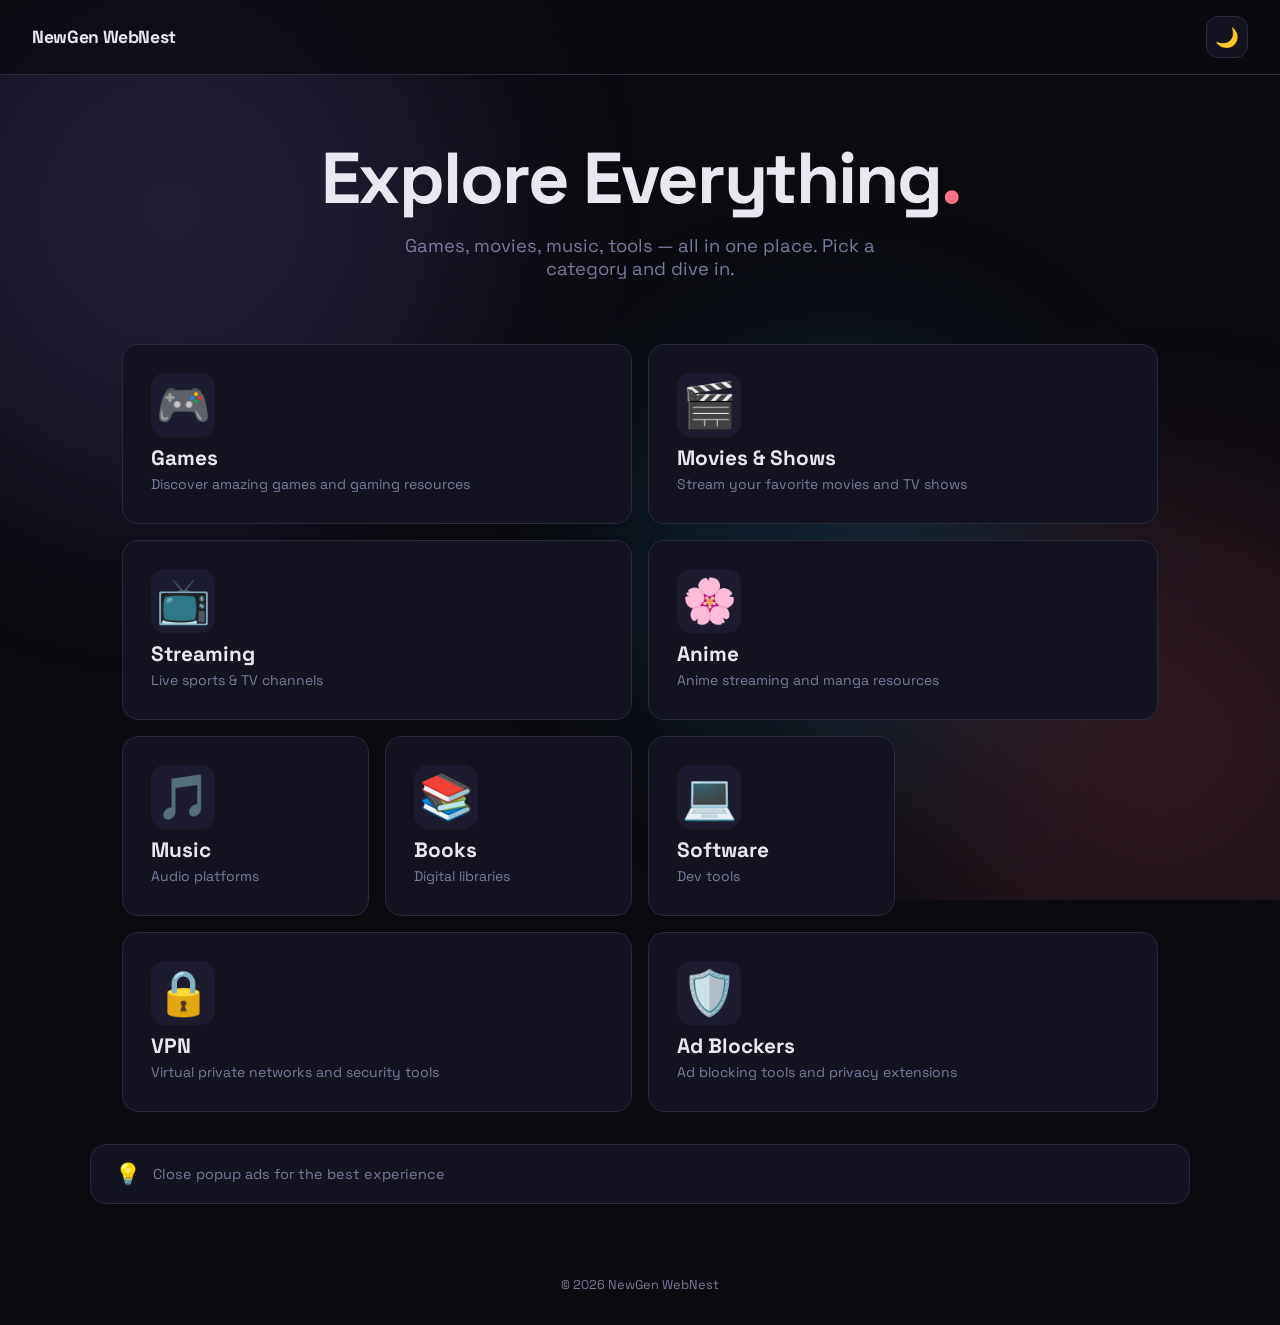
==== index.html @ 09b84884 "Firist" ====
<!DOCTYPE html>
<html lang="en">

<head>
    <meta charset="UTF-8">
    <meta name="viewport" content="width=device-width, initial-scale=1.0">
    <title>NewGen WebNest — Your Gateway to Entertainment & Tools</title>
    <meta name="description"
        content="NewGen WebNest — your one-stop hub for games, movies, streaming, software, books, music, anime, VPN, and ad blockers.">

    <!-- Favicon -->
    <link rel="icon" href="/favicon.ico" sizes="any">
    <link rel="icon" href="/images/favicon-16x16.png" sizes="16x16" type="image/png">
    <link rel="icon" href="/images/favicon-32x32.png" sizes="32x32" type="image/png">
    <link rel="apple-touch-icon" href="/images/apple-touch-icon.png">

    <!-- Google Fonts -->
    <link rel="preconnect" href="https://fonts.googleapis.com">
    <link rel="preconnect" href="https://fonts.gstatic.com" crossorigin>
    <link href="https://fonts.googleapis.com/css2?family=Space+Grotesk:wght@400;500;600;700&display=swap"
        rel="stylesheet">

    <link rel="stylesheet" href="styles.css">
    <script>
        (function () {
            const t = localStorage.getItem('theme') || 'dark';
            document.documentElement.setAttribute('data-theme', t);
        })();
    </script>
</head>

<body>
    <!-- Animated Background -->
    <div class="bg-orbs" aria-hidden="true">
        <div class="orb orb-1"></div>
        <div class="orb orb-2"></div>
        <div class="orb orb-3"></div>
    </div>

    <!-- Top Navigation Bar -->
    <nav class="topbar">
        <a href="index.html" class="topbar-brand">

            <span class="topbar-name">NewGen WebNest</span>
        </a>
        <div class="topbar-actions">
            <button class="theme-btn" id="theme-btn" onclick="toggleTheme()" aria-label="Toggle theme">
                <span class="theme-btn-icon" id="theme-icon">🌙</span>
            </button>
        </div>
    </nav>

    <!-- Hero -->
    <section class="hero">
        <h1 class="hero-title">Explore Everything<span class="dot">.</span></h1>
        <p class="hero-desc">Games, movies, music, tools — all in one place. Pick a category and dive in.</p>
    </section>

    <!-- Bento Grid -->
    <main class="bento" id="bento-grid">

        <a href="games.html" class="bento-card bento-lg" data-accent="rose" id="card-games">
            <div class="bento-shine"></div>
            <div class="bento-icon">🎮</div>
            <div class="bento-info">
                <h2>Games</h2>
                <p>Discover amazing games and gaming resources</p>
            </div>
            <div class="bento-arrow">→</div>
        </a>

        <a href="movies.html" class="bento-card bento-md" data-accent="amber" id="card-movies">
            <div class="bento-shine"></div>
            <div class="bento-icon">🎬</div>
            <div class="bento-info">
                <h2>Movies & Shows</h2>
                <p>Stream your favorite movies and TV shows</p>
            </div>
            <div class="bento-arrow">→</div>
        </a>

        <a href="streaming.html" class="bento-card bento-md" data-accent="sky" id="card-streaming">
            <div class="bento-shine"></div>
            <div class="bento-icon">📺</div>
            <div class="bento-info">
                <h2>Streaming</h2>
                <p>Live sports & TV channels</p>
            </div>
            <div class="bento-arrow">→</div>
        </a>

        <a href="anime.html" class="bento-card bento-lg" data-accent="violet" id="card-anime">
            <div class="bento-shine"></div>
            <div class="bento-icon">🌸</div>
            <div class="bento-info">
                <h2>Anime</h2>
                <p>Anime streaming and manga resources</p>
            </div>
            <div class="bento-arrow">→</div>
        </a>

        <a href="music.html" class="bento-card bento-sm" data-accent="emerald" id="card-music">
            <div class="bento-shine"></div>
            <div class="bento-icon">🎵</div>
            <div class="bento-info">
                <h2>Music</h2>
                <p>Audio platforms</p>
            </div>
            <div class="bento-arrow">→</div>
        </a>

        <a href="books.html" class="bento-card bento-sm" data-accent="orange" id="card-books">
            <div class="bento-shine"></div>
            <div class="bento-icon">📚</div>
            <div class="bento-info">
                <h2>Books</h2>
                <p>Digital libraries</p>
            </div>
            <div class="bento-arrow">→</div>
        </a>

        <a href="software.html" class="bento-card bento-sm" data-accent="cyan" id="card-software">
            <div class="bento-shine"></div>
            <div class="bento-icon">💻</div>
            <div class="bento-info">
                <h2>Software</h2>
                <p>Dev tools</p>
            </div>
            <div class="bento-arrow">→</div>
        </a>

        <a href="vpn.html" class="bento-card bento-md" data-accent="indigo" id="card-vpn">
            <div class="bento-shine"></div>
            <div class="bento-icon">🔒</div>
            <div class="bento-info">
                <h2>VPN</h2>
                <p>Virtual private networks and security tools</p>
            </div>
            <div class="bento-arrow">→</div>
        </a>

        <a href="adblockers.html" class="bento-card bento-md" data-accent="lime" id="card-adblockers">
            <div class="bento-shine"></div>
            <div class="bento-icon">🛡️</div>
            <div class="bento-info">
                <h2>Ad Blockers</h2>
                <p>Ad blocking tools and privacy extensions</p>
            </div>
            <div class="bento-arrow">→</div>
        </a>

    </main>

    <!-- Tip Banner -->
    <div class="tip-banner">
        <span class="tip-emoji">💡</span>
        <span>Close popup ads for the best experience</span>
    </div>

    <!-- Footer -->
    <footer class="footer">
        <p>&copy; 2026 NewGen WebNest</p>
    </footer>

    <!-- Left Side Ad -->
    <div class="ad-container ad-left">
        <ins class="adsbygoogle" style="display:block" data-ad-client="ca-pub-8586307716491899"
            data-ad-slot="3493012080" data-ad-format="auto" data-full-width-responsive="true"></ins>
        <script>(adsbygoogle = window.adsbygoogle || []).push({});</script>
    </div>

    <!-- Right Side Ad -->
    <div class="ad-container ad-right">
        <ins class="adsbygoogle" style="display:block" data-ad-client="ca-pub-8586307716491899"
            data-ad-slot="3493012080" data-ad-format="auto" data-full-width-responsive="true"></ins>
        <script>(adsbygoogle = window.adsbygoogle || []).push({});</script>
    </div>

    <script src="script.js"></script>
</body>

</html>
---- styles.css ----
/* ===== RESET & BASE ===== */
*,*::before,*::after{margin:0;padding:0;box-sizing:border-box}

:root{
  --bg:#0a0a0f;
  --surface:#141420;
  --surface-2:#1c1c2e;
  --text:#e8e8f0;
  --text-dim:#7a7a9a;
  --border:#2a2a40;
  --radius:16px;
  --font:'Space Grotesk',system-ui,sans-serif;

  /* Accent palette */
  --rose:#fb7185;--amber:#fbbf24;--sky:#38bdf8;
  --violet:#a78bfa;--emerald:#34d399;--orange:#fb923c;
  --cyan:#22d3ee;--indigo:#818cf8;--lime:#a3e635;
}

html[data-theme="light"]{
  --bg:#f0f0f5;
  --surface:#ffffff;
  --surface-2:#f5f5fa;
  --text:#1a1a2e;
  --text-dim:#6b6b8a;
  --border:#dddde8;
}

body{
  font-family:var(--font);
  background:var(--bg);
  color:var(--text);
  min-height:100vh;
  overflow-x:hidden;
  transition:background .4s,color .4s;
}

a{text-decoration:none;color:inherit}

/* ===== ANIMATED BACKGROUND ORBS ===== */
.bg-orbs{
  position:fixed;inset:0;z-index:0;pointer-events:none;overflow:hidden;
}
.orb{
  position:absolute;border-radius:50%;
  filter:blur(100px);opacity:.15;
  animation:float 20s ease-in-out infinite;
}
html[data-theme="light"] .orb{opacity:.1}

.orb-1{width:600px;height:600px;background:var(--violet);top:-10%;left:-10%;animation-delay:0s}
.orb-2{width:500px;height:500px;background:var(--rose);bottom:-10%;right:-10%;animation-delay:-7s}
.orb-3{width:400px;height:400px;background:var(--sky);top:40%;left:50%;animation-delay:-14s}

@keyframes float{
  0%,100%{transform:translate(0,0) scale(1)}
  33%{transform:translate(30px,-50px) scale(1.1)}
  66%{transform:translate(-20px,40px) scale(0.9)}
}

/* ===== TOP NAV BAR ===== */
.topbar{
  position:sticky;top:0;z-index:50;
  display:flex;align-items:center;justify-content:space-between;
  padding:1rem 2rem;
  background:rgba(10,10,15,.7);
  backdrop-filter:blur(20px);
  border-bottom:1px solid var(--border);
  transition:background .4s;
}
html[data-theme="light"] .topbar{background:rgba(240,240,245,.7)}

.topbar-brand{display:flex;align-items:center;gap:.75rem}
.topbar-logo{height:36px;width:auto;border-radius:8px}
.topbar-name{font-weight:700;font-size:1.1rem;letter-spacing:-.02em}

.theme-btn{
  width:42px;height:42px;border-radius:12px;
  border:1px solid var(--border);background:var(--surface);
  cursor:pointer;font-size:1.2rem;
  display:grid;place-items:center;
  transition:all .25s ease;
}
.theme-btn:hover{
  border-color:var(--violet);
  transform:scale(1.1) rotate(15deg);
  box-shadow:0 0 20px rgba(167,139,250,.25);
}

/* ===== HERO ===== */
.hero{
  position:relative;z-index:1;
  text-align:center;
  padding:4rem 2rem 2rem;
  animation:fadeUp .8s ease-out;
}
.hero-title{
  font-size:clamp(2.5rem,6vw,4.5rem);
  font-weight:700;letter-spacing:-.03em;
  line-height:1.1;
}
.dot{color:var(--rose)}
.hero-desc{
  margin-top:1rem;
  font-size:1.15rem;color:var(--text-dim);
  max-width:500px;margin-inline:auto;
}

/* ===== BENTO GRID ===== */
.bento{
  position:relative;z-index:1;
  display:grid;
  grid-template-columns:repeat(4,1fr);
  gap:1rem;
  max-width:1100px;
  margin:2rem auto;
  padding:0 2rem;
}

.bento-card{
  position:relative;overflow:hidden;
  background:var(--surface);
  border:1px solid var(--border);
  border-radius:var(--radius);
  padding:1.75rem;
  display:flex;flex-direction:column;justify-content:space-between;
  min-height:180px;
  cursor:pointer;
  transition:all .35s cubic-bezier(.4,0,.2,1);
}

.bento-card:hover{
  transform:translateY(-6px) scale(1.02);
  border-color:var(--accent-color);
  box-shadow:0 20px 60px -15px var(--glow);
}

/* Card sizes */
.bento-lg{grid-column:span 2}
.bento-md{grid-column:span 2}
.bento-sm{grid-column:span 1}

/* Per-card accent colors */
[data-accent="rose"]{--accent-color:var(--rose);--glow:rgba(251,113,133,.2)}
[data-accent="amber"]{--accent-color:var(--amber);--glow:rgba(251,191,36,.2)}
[data-accent="sky"]{--accent-color:var(--sky);--glow:rgba(56,189,248,.2)}
[data-accent="violet"]{--accent-color:var(--violet);--glow:rgba(167,139,250,.2)}
[data-accent="emerald"]{--accent-color:var(--emerald);--glow:rgba(52,211,153,.2)}
[data-accent="orange"]{--accent-color:var(--orange);--glow:rgba(251,146,60,.2)}
[data-accent="cyan"]{--accent-color:var(--cyan);--glow:rgba(34,211,238,.2)}
[data-accent="indigo"]{--accent-color:var(--indigo);--glow:rgba(129,140,248,.2)}
[data-accent="lime"]{--accent-color:var(--lime);--glow:rgba(163,230,53,.2)}

/* Shine sweep on hover */
.bento-shine{
  position:absolute;inset:0;
  background:linear-gradient(105deg,transparent 40%,rgba(255,255,255,.03) 45%,rgba(255,255,255,.06) 50%,transparent 55%);
  transform:translateX(-100%);
  transition:transform .6s ease;
  pointer-events:none;
}
.bento-card:hover .bento-shine{transform:translateX(100%)}

/* Icon */
.bento-icon{
  font-size:2.75rem;
  width:64px;height:64px;
  background:var(--surface-2);
  border-radius:14px;
  display:grid;place-items:center;
  transition:all .35s ease;
}
.bento-card:hover .bento-icon{
  background:var(--accent-color);
  transform:rotate(-8deg) scale(1.1);
  box-shadow:0 8px 24px var(--glow);
}
html[data-theme="light"] .bento-card:hover .bento-icon{
  filter:brightness(.95);
}

/* Info */
.bento-info{margin-top:auto}
.bento-info h2{
  font-size:1.3rem;font-weight:700;
  margin-bottom:.25rem;
  transition:color .3s;
}
.bento-card:hover .bento-info h2{color:var(--accent-color)}
.bento-info p{font-size:.875rem;color:var(--text-dim);line-height:1.4}

/* Arrow */
.bento-arrow{
  position:absolute;top:1.5rem;right:1.5rem;
  font-size:1.5rem;color:var(--text-dim);
  opacity:0;transform:translate(-8px,-8px);
  transition:all .35s ease;
}
.bento-card:hover .bento-arrow{
  opacity:1;transform:translate(0,0);
  color:var(--accent-color);
}

/* Stagger entrance */
.bento-card{animation:cardIn .5s ease-out both}
.bento-card:nth-child(1){animation-delay:.1s}
.bento-card:nth-child(2){animation-delay:.15s}
.bento-card:nth-child(3){animation-delay:.2s}
.bento-card:nth-child(4){animation-delay:.25s}
.bento-card:nth-child(5){animation-delay:.3s}
.bento-card:nth-child(6){animation-delay:.35s}
.bento-card:nth-child(7){animation-delay:.4s}
.bento-card:nth-child(8){animation-delay:.45s}
.bento-card:nth-child(9){animation-delay:.5s}

/* ===== TIP BANNER ===== */
.tip-banner{
  position:relative;z-index:1;
  max-width:1100px;margin:1.5rem auto;padding:0 2rem;
  display:flex;align-items:center;gap:.75rem;
  background:var(--surface);
  border:1px solid var(--border);
  border-radius:var(--radius);
  padding:1rem 1.5rem;
  font-size:.9rem;color:var(--text-dim);
  animation:fadeUp .8s ease-out .6s both;
}
.tip-emoji{font-size:1.3rem}

/* ===== FOOTER ===== */
.footer{
  position:relative;z-index:1;
  text-align:center;
  padding:3rem 2rem 2rem;
  color:var(--text-dim);
  font-size:.8rem;
}

/* ===== ADS ===== */
.ad-container{
  position:fixed;top:50%;transform:translateY(-50%);
  width:160px;height:600px;
  background:var(--surface);border:1px solid var(--border);
  border-radius:12px;z-index:5;
  display:flex;align-items:center;justify-content:center;
}
.ad-left{left:1rem}
.ad-right{right:1rem}

/* ===== ANIMATIONS ===== */
@keyframes fadeUp{
  from{opacity:0;transform:translateY(30px)}
  to{opacity:1;transform:translateY(0)}
}
@keyframes cardIn{
  from{opacity:0;transform:translateY(40px) scale(.95)}
  to{opacity:1;transform:translateY(0) scale(1)}
}

/* ===== RESPONSIVE ===== */
@media(max-width:1440px){
  .ad-container{display:none}
}

@media(max-width:900px){
  .bento{grid-template-columns:repeat(2,1fr)}
  .bento-lg,.bento-md{grid-column:span 2}
  .bento-sm{grid-column:span 1}
}

@media(max-width:600px){
  .topbar{padding:.75rem 1rem}
  .hero{padding:2.5rem 1.25rem 1.5rem}
  .hero-title{font-size:2.2rem}
  .bento{
    grid-template-columns:1fr;
    padding:0 1rem;gap:.75rem;
  }
  .bento-lg,.bento-md,.bento-sm{grid-column:span 1}
  .bento-card{min-height:140px;padding:1.25rem}
  .bento-icon{width:52px;height:52px;font-size:2rem}
  .tip-banner{margin:1rem;padding:.75rem 1rem;font-size:.85rem}
}

/* ===== SUB-PAGE LAYOUT ===== */
.subpage-container{
  position:relative;z-index:1;
  max-width:800px;
  margin:0 auto;
  padding:1.5rem 2rem 3rem;
}

.subpage-header{
  margin-bottom:2.5rem;
  animation:fadeUp .6s ease-out;
}

.back-btn{
  display:inline-flex;align-items:center;gap:.5rem;
  padding:.6rem 1.25rem;
  border-radius:10px;
  background:var(--surface);
  border:1px solid var(--border);
  color:var(--text);
  font-weight:600;font-size:.9rem;
  text-decoration:none;
  transition:all .3s ease;
  margin-bottom:1.5rem;
}
.back-btn:hover{
  background:var(--violet);color:#fff;
  border-color:var(--violet);
  transform:translateX(-4px);
  box-shadow:0 4px 20px rgba(167,139,250,.3);
}

.subpage-header h1{
  font-size:clamp(2rem,5vw,3rem);
  font-weight:700;letter-spacing:-.02em;
  margin-bottom:.5rem;
}
.subpage-emoji{margin-right:.5rem}

.subpage-desc{
  color:var(--text-dim);
  font-size:1.1rem;
}

/* Link Sections */
.link-section{
  margin-bottom:2.5rem;
  animation:fadeUp .6s ease-out .15s both;
}

.link-section-title{
  font-size:.85rem;
  font-weight:700;
  text-transform:uppercase;
  letter-spacing:.08em;
  color:var(--text-dim);
  margin-bottom:1rem;
  padding-left:.25rem;
}

/* Link Grid */
.link-grid{
  display:grid;
  grid-template-columns:repeat(auto-fill,minmax(220px,1fr));
  gap:.75rem;
}

.link-card{
  display:flex;flex-direction:column;justify-content:center;
  padding:1.25rem 1.5rem;
  background:var(--surface);
  border:1px solid var(--border);
  border-radius:14px;
  text-decoration:none;color:inherit;
  position:relative;overflow:hidden;
  transition:all .3s cubic-bezier(.4,0,.2,1);
}

.link-card::before{
  content:'';position:absolute;
  top:0;left:0;width:4px;height:100%;
  background:var(--accent-color);
  opacity:0;transition:opacity .3s;
}

.link-card:hover{
  transform:translateY(-4px);
  border-color:var(--accent-color);
  box-shadow:0 12px 40px -10px var(--glow);
}
.link-card:hover::before{opacity:1}

.link-name{
  font-weight:600;font-size:1rem;
  margin-bottom:.25rem;
  transition:color .3s;
}
.link-card:hover .link-name{color:var(--accent-color)}

.link-tag{
  font-size:.8rem;
  color:var(--text-dim);
  line-height:1.3;
}

/* Stagger link cards */
.link-card{animation:cardIn .4s ease-out both}
.link-card:nth-child(1){animation-delay:.05s}
.link-card:nth-child(2){animation-delay:.1s}
.link-card:nth-child(3){animation-delay:.15s}
.link-card:nth-child(4){animation-delay:.2s}
.link-card:nth-child(5){animation-delay:.25s}
.link-card:nth-child(6){animation-delay:.3s}
.link-card:nth-child(7){animation-delay:.35s}
.link-card:nth-child(8){animation-delay:.4s}
.link-card:nth-child(9){animation-delay:.45s}
.link-card:nth-child(10){animation-delay:.5s}
.link-card:nth-child(11){animation-delay:.55s}

/* Responsive sub-pages */
@media(max-width:600px){
  .subpage-container{padding:1rem 1rem 2rem}
  .subpage-header h1{font-size:1.8rem}
  .link-grid{grid-template-columns:1fr}
}
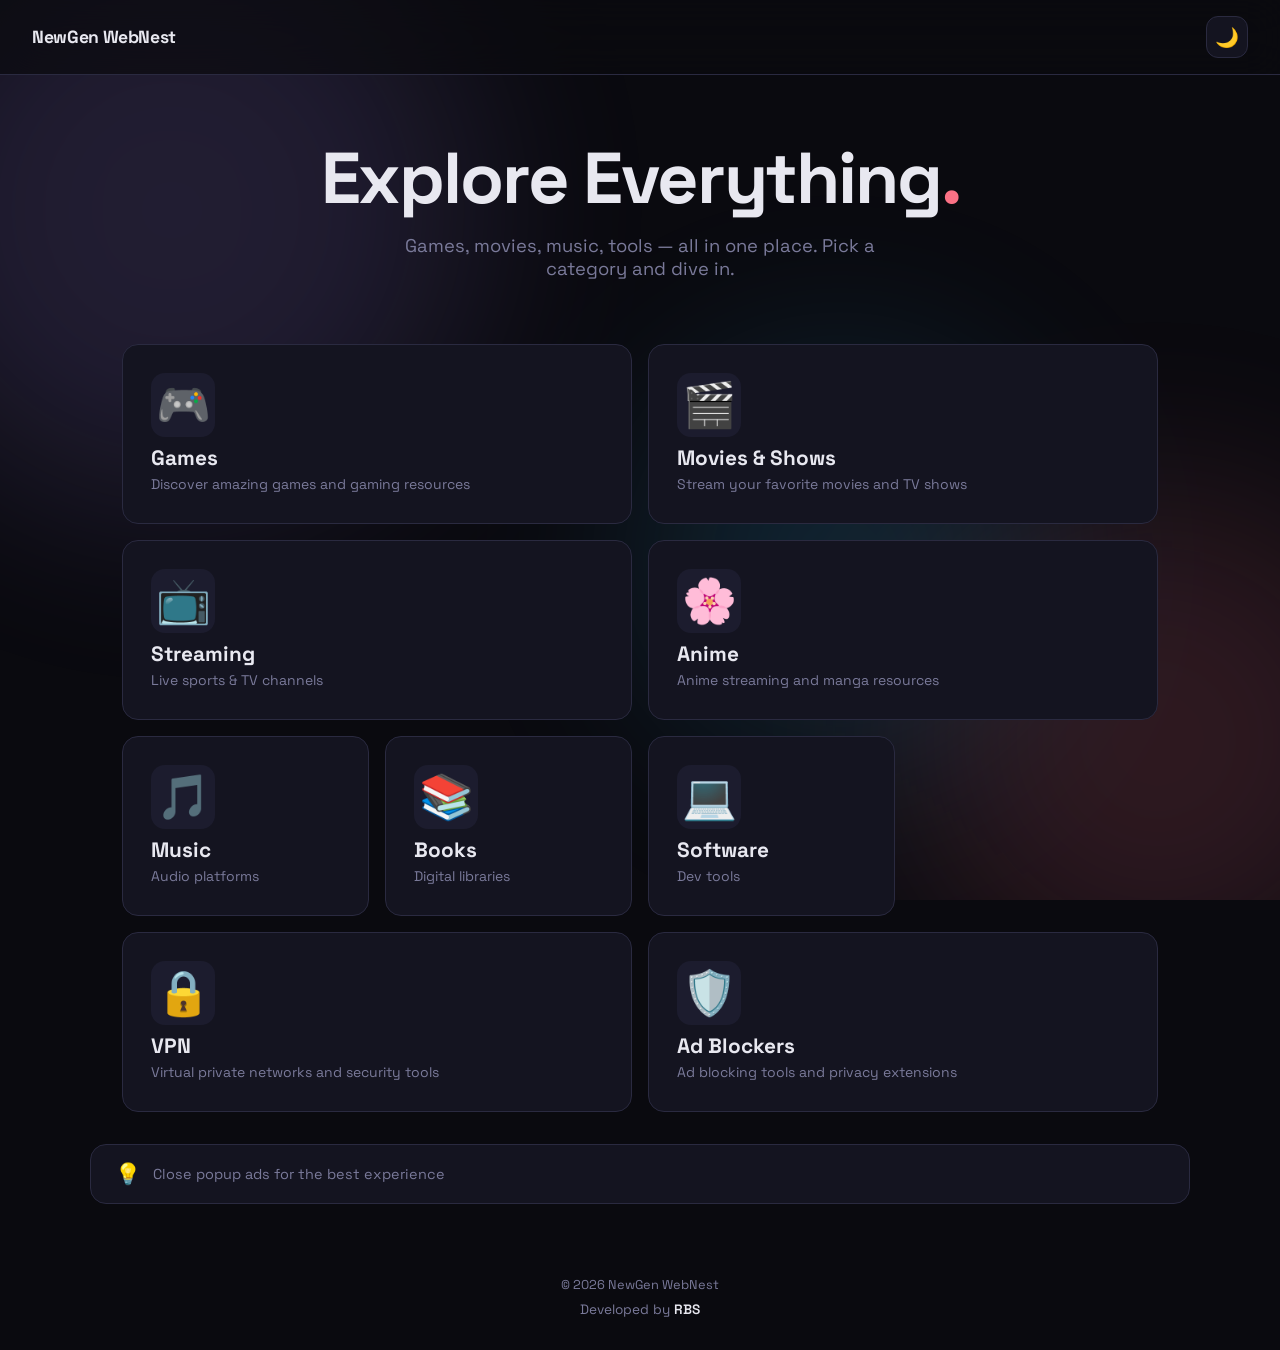
==== commit abaa55c1: "heyy" ====
--- a/index.html
+++ b/index.html
@@ -160,6 +160,8 @@
     <!-- Footer -->
     <footer class="footer">
         <p>&copy; 2026 NewGen WebNest</p>
+        <p class="footer-credit">Developed by <a href="https://jasper-p.vercel.app/" target="_blank"
+                rel="noopener noreferrer">RBS</a></p>
     </footer>
 
     <!-- Left Side Ad -->
--- a/styles.css
+++ b/styles.css
@@ -234,6 +234,39 @@
   padding:3rem 2rem 2rem;
   color:var(--text-dim);
   font-size:.8rem;
+}
+
+.footer-credit {
+  margin-top: 0.5rem;
+  font-size: 0.85rem;
+}
+
+.footer-credit a {
+  color: var(--text);
+  font-weight: 600;
+  transition: all 0.3s ease;
+  position: relative;
+  text-decoration: none;
+}
+
+.footer-credit a:hover {
+  color: var(--violet);
+  text-shadow: 0 0 8px rgba(167, 139, 250, 0.4);
+}
+
+.footer-credit a::after {
+  content: '';
+  position: absolute;
+  width: 0;
+  height: 1px;
+  bottom: -2px;
+  left: 0;
+  background-color: var(--violet);
+  transition: width 0.3s ease;
+}
+
+.footer-credit a:hover::after {
+  width: 100%;
 }
 
 /* ===== ADS ===== */
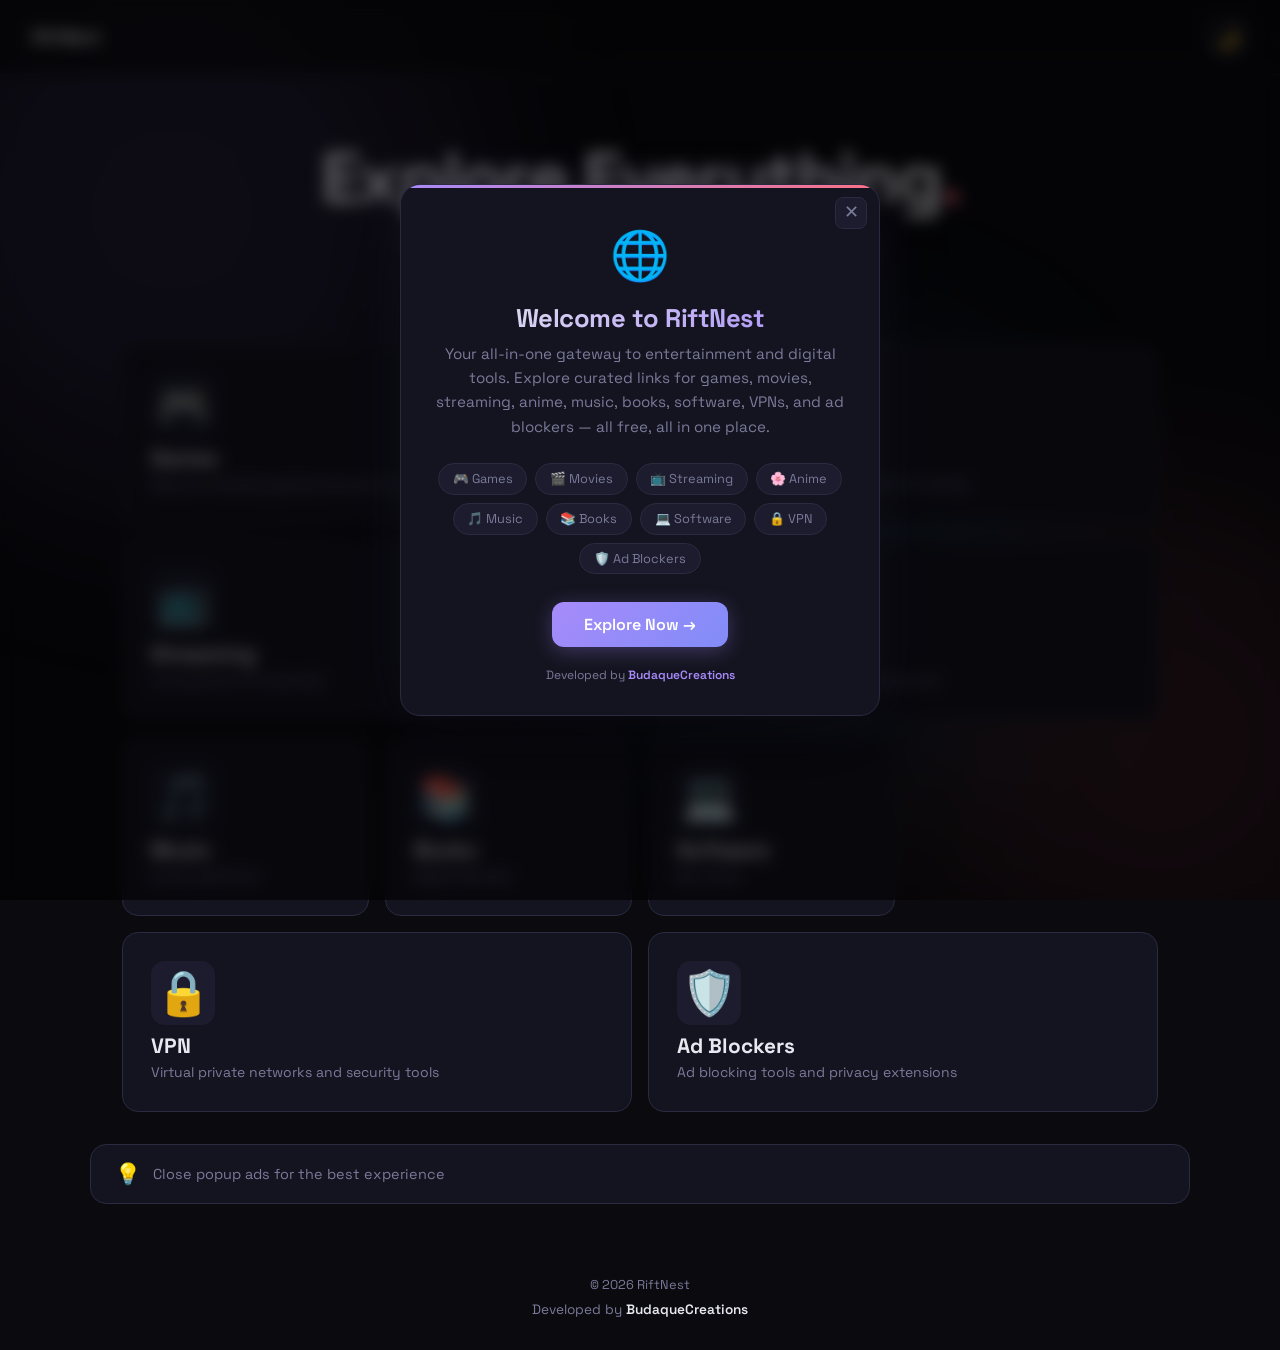
==== commit b3421252: "hey" ====
--- a/index.html
+++ b/index.html
@@ -4,9 +4,9 @@
 <head>
     <meta charset="UTF-8">
     <meta name="viewport" content="width=device-width, initial-scale=1.0">
-    <title>NewGen WebNest — Your Gateway to Entertainment & Tools</title>
+    <title>RiftNest — Your Gateway to Entertainment & Tools</title>
     <meta name="description"
-        content="NewGen WebNest — your one-stop hub for games, movies, streaming, software, books, music, anime, VPN, and ad blockers.">
+        content="RiftNest — your one-stop hub for games, movies, streaming, software, books, music, anime, VPN, and ad blockers.">
 
     <!-- Favicon -->
     <link rel="icon" href="/favicon.ico" sizes="any">
@@ -37,11 +37,38 @@
         <div class="orb orb-3"></div>
     </div>
 
+    <!-- Welcome Popup -->
+    <div class="welcome-overlay" id="welcome-popup">
+        <div class="welcome-modal">
+            <button class="welcome-close" id="welcome-close" aria-label="Close popup">✕</button>
+            <div class="welcome-icon">🌐</div>
+            <h2 class="welcome-title">Welcome to RiftNest</h2>
+            <p class="welcome-desc">
+                Your all-in-one gateway to entertainment and digital tools. 
+                Explore curated links for games, movies, streaming, anime, music, books, 
+                software, VPNs, and ad blockers — all free, all in one place.
+            </p>
+            <div class="welcome-features">
+                <span class="welcome-tag">🎮 Games</span>
+                <span class="welcome-tag">🎬 Movies</span>
+                <span class="welcome-tag">📺 Streaming</span>
+                <span class="welcome-tag">🌸 Anime</span>
+                <span class="welcome-tag">🎵 Music</span>
+                <span class="welcome-tag">📚 Books</span>
+                <span class="welcome-tag">💻 Software</span>
+                <span class="welcome-tag">🔒 VPN</span>
+                <span class="welcome-tag">🛡️ Ad Blockers</span>
+            </div>
+            <button class="welcome-btn" id="welcome-enter">Explore Now →</button>
+            <p class="welcome-dev">Developed by <a href="https://budaquecreations.vercel.app/" target="_blank" rel="noopener noreferrer">BudaqueCreations</a></p>
+        </div>
+    </div>
+
     <!-- Top Navigation Bar -->
     <nav class="topbar">
         <a href="index.html" class="topbar-brand">
 
-            <span class="topbar-name">NewGen WebNest</span>
+            <span class="topbar-name">RiftNest</span>
         </a>
         <div class="topbar-actions">
             <button class="theme-btn" id="theme-btn" onclick="toggleTheme()" aria-label="Toggle theme">
@@ -159,9 +186,9 @@
 
     <!-- Footer -->
     <footer class="footer">
-        <p>&copy; 2026 NewGen WebNest</p>
-        <p class="footer-credit">Developed by <a href="https://jasper-p.vercel.app/" target="_blank"
-                rel="noopener noreferrer">RBS</a></p>
+        <p>&copy; 2026 RiftNest</p>
+        <p class="footer-credit">Developed by <a href="https://budaquecreations.vercel.app/" target="_blank"
+                rel="noopener noreferrer">BudaqueCreations</a></p>
     </footer>
 
     <!-- Left Side Ad -->
--- a/styles.css
+++ b/styles.css
@@ -1,442 +1,985 @@
 /* ===== RESET & BASE ===== */
-*,*::before,*::after{margin:0;padding:0;box-sizing:border-box}
-
-:root{
-  --bg:#0a0a0f;
-  --surface:#141420;
-  --surface-2:#1c1c2e;
-  --text:#e8e8f0;
-  --text-dim:#7a7a9a;
-  --border:#2a2a40;
-  --radius:16px;
-  --font:'Space Grotesk',system-ui,sans-serif;
-
-  /* Accent palette */
-  --rose:#fb7185;--amber:#fbbf24;--sky:#38bdf8;
-  --violet:#a78bfa;--emerald:#34d399;--orange:#fb923c;
-  --cyan:#22d3ee;--indigo:#818cf8;--lime:#a3e635;
-}
-
-html[data-theme="light"]{
-  --bg:#f0f0f5;
-  --surface:#ffffff;
-  --surface-2:#f5f5fa;
-  --text:#1a1a2e;
-  --text-dim:#6b6b8a;
-  --border:#dddde8;
-}
-
-body{
-  font-family:var(--font);
-  background:var(--bg);
-  color:var(--text);
-  min-height:100vh;
-  overflow-x:hidden;
-  transition:background .4s,color .4s;
-}
-
-a{text-decoration:none;color:inherit}
+*,
+*::before,
+*::after {
+    margin: 0;
+    padding: 0;
+    box-sizing: border-box
+}
+
+:root {
+    --bg: #0a0a0f;
+    --surface: #141420;
+    --surface-2: #1c1c2e;
+    --text: #e8e8f0;
+    --text-dim: #7a7a9a;
+    --border: #2a2a40;
+    --radius: 16px;
+    --font: 'Space Grotesk', system-ui, sans-serif;
+
+    /* Accent palette */
+    --rose: #fb7185;
+    --amber: #fbbf24;
+    --sky: #38bdf8;
+    --violet: #a78bfa;
+    --emerald: #34d399;
+    --orange: #fb923c;
+    --cyan: #22d3ee;
+    --indigo: #818cf8;
+    --lime: #a3e635;
+}
+
+html[data-theme="light"] {
+    --bg: #f0f0f5;
+    --surface: #ffffff;
+    --surface-2: #f5f5fa;
+    --text: #1a1a2e;
+    --text-dim: #6b6b8a;
+    --border: #dddde8;
+}
+
+body {
+    font-family: var(--font);
+    background: var(--bg);
+    color: var(--text);
+    min-height: 100vh;
+    overflow-x: hidden;
+    transition: background .4s, color .4s;
+}
+
+a {
+    text-decoration: none;
+    color: inherit
+}
 
 /* ===== ANIMATED BACKGROUND ORBS ===== */
-.bg-orbs{
-  position:fixed;inset:0;z-index:0;pointer-events:none;overflow:hidden;
-}
-.orb{
-  position:absolute;border-radius:50%;
-  filter:blur(100px);opacity:.15;
-  animation:float 20s ease-in-out infinite;
-}
-html[data-theme="light"] .orb{opacity:.1}
-
-.orb-1{width:600px;height:600px;background:var(--violet);top:-10%;left:-10%;animation-delay:0s}
-.orb-2{width:500px;height:500px;background:var(--rose);bottom:-10%;right:-10%;animation-delay:-7s}
-.orb-3{width:400px;height:400px;background:var(--sky);top:40%;left:50%;animation-delay:-14s}
-
-@keyframes float{
-  0%,100%{transform:translate(0,0) scale(1)}
-  33%{transform:translate(30px,-50px) scale(1.1)}
-  66%{transform:translate(-20px,40px) scale(0.9)}
+.bg-orbs {
+    position: fixed;
+    inset: 0;
+    z-index: 0;
+    pointer-events: none;
+    overflow: hidden;
+}
+
+.orb {
+    position: absolute;
+    border-radius: 50%;
+    filter: blur(100px);
+    opacity: .15;
+    animation: float 20s ease-in-out infinite;
+}
+
+html[data-theme="light"] .orb {
+    opacity: .1
+}
+
+.orb-1 {
+    width: 600px;
+    height: 600px;
+    background: var(--violet);
+    top: -10%;
+    left: -10%;
+    animation-delay: 0s
+}
+
+.orb-2 {
+    width: 500px;
+    height: 500px;
+    background: var(--rose);
+    bottom: -10%;
+    right: -10%;
+    animation-delay: -7s
+}
+
+.orb-3 {
+    width: 400px;
+    height: 400px;
+    background: var(--sky);
+    top: 40%;
+    left: 50%;
+    animation-delay: -14s
+}
+
+@keyframes float {
+
+    0%,
+    100% {
+        transform: translate(0, 0) scale(1)
+    }
+
+    33% {
+        transform: translate(30px, -50px) scale(1.1)
+    }
+
+    66% {
+        transform: translate(-20px, 40px) scale(0.9)
+    }
 }
 
 /* ===== TOP NAV BAR ===== */
-.topbar{
-  position:sticky;top:0;z-index:50;
-  display:flex;align-items:center;justify-content:space-between;
-  padding:1rem 2rem;
-  background:rgba(10,10,15,.7);
-  backdrop-filter:blur(20px);
-  border-bottom:1px solid var(--border);
-  transition:background .4s;
-}
-html[data-theme="light"] .topbar{background:rgba(240,240,245,.7)}
-
-.topbar-brand{display:flex;align-items:center;gap:.75rem}
-.topbar-logo{height:36px;width:auto;border-radius:8px}
-.topbar-name{font-weight:700;font-size:1.1rem;letter-spacing:-.02em}
-
-.theme-btn{
-  width:42px;height:42px;border-radius:12px;
-  border:1px solid var(--border);background:var(--surface);
-  cursor:pointer;font-size:1.2rem;
-  display:grid;place-items:center;
-  transition:all .25s ease;
-}
-.theme-btn:hover{
-  border-color:var(--violet);
-  transform:scale(1.1) rotate(15deg);
-  box-shadow:0 0 20px rgba(167,139,250,.25);
+.topbar {
+    position: sticky;
+    top: 0;
+    z-index: 50;
+    display: flex;
+    align-items: center;
+    justify-content: space-between;
+    padding: 1rem 2rem;
+    background: rgba(10, 10, 15, .7);
+    backdrop-filter: blur(20px);
+    border-bottom: 1px solid var(--border);
+    transition: background .4s;
+}
+
+html[data-theme="light"] .topbar {
+    background: rgba(240, 240, 245, .7)
+}
+
+.topbar-brand {
+    display: flex;
+    align-items: center;
+    gap: .75rem
+}
+
+.topbar-logo {
+    height: 36px;
+    width: auto;
+    border-radius: 8px
+}
+
+.topbar-name {
+    font-weight: 700;
+    font-size: 1.1rem;
+    letter-spacing: -.02em
+}
+
+.theme-btn {
+    width: 42px;
+    height: 42px;
+    border-radius: 12px;
+    border: 1px solid var(--border);
+    background: var(--surface);
+    cursor: pointer;
+    font-size: 1.2rem;
+    display: grid;
+    place-items: center;
+    transition: all .25s ease;
+}
+
+.theme-btn:hover {
+    border-color: var(--violet);
+    transform: scale(1.1) rotate(15deg);
+    box-shadow: 0 0 20px rgba(167, 139, 250, .25);
 }
 
 /* ===== HERO ===== */
-.hero{
-  position:relative;z-index:1;
-  text-align:center;
-  padding:4rem 2rem 2rem;
-  animation:fadeUp .8s ease-out;
-}
-.hero-title{
-  font-size:clamp(2.5rem,6vw,4.5rem);
-  font-weight:700;letter-spacing:-.03em;
-  line-height:1.1;
-}
-.dot{color:var(--rose)}
-.hero-desc{
-  margin-top:1rem;
-  font-size:1.15rem;color:var(--text-dim);
-  max-width:500px;margin-inline:auto;
+.hero {
+    position: relative;
+    z-index: 1;
+    text-align: center;
+    padding: 4rem 2rem 2rem;
+    animation: fadeUp .8s ease-out;
+}
+
+.hero-title {
+    font-size: clamp(2.5rem, 6vw, 4.5rem);
+    font-weight: 700;
+    letter-spacing: -.03em;
+    line-height: 1.1;
+}
+
+.dot {
+    color: var(--rose)
+}
+
+.hero-desc {
+    margin-top: 1rem;
+    font-size: 1.15rem;
+    color: var(--text-dim);
+    max-width: 500px;
+    margin-inline: auto;
 }
 
 /* ===== BENTO GRID ===== */
-.bento{
-  position:relative;z-index:1;
-  display:grid;
-  grid-template-columns:repeat(4,1fr);
-  gap:1rem;
-  max-width:1100px;
-  margin:2rem auto;
-  padding:0 2rem;
-}
-
-.bento-card{
-  position:relative;overflow:hidden;
-  background:var(--surface);
-  border:1px solid var(--border);
-  border-radius:var(--radius);
-  padding:1.75rem;
-  display:flex;flex-direction:column;justify-content:space-between;
-  min-height:180px;
-  cursor:pointer;
-  transition:all .35s cubic-bezier(.4,0,.2,1);
-}
-
-.bento-card:hover{
-  transform:translateY(-6px) scale(1.02);
-  border-color:var(--accent-color);
-  box-shadow:0 20px 60px -15px var(--glow);
+.bento {
+    position: relative;
+    z-index: 1;
+    display: grid;
+    grid-template-columns: repeat(4, 1fr);
+    gap: 1rem;
+    max-width: 1100px;
+    margin: 2rem auto;
+    padding: 0 2rem;
+}
+
+.bento-card {
+    position: relative;
+    overflow: hidden;
+    background: var(--surface);
+    border: 1px solid var(--border);
+    border-radius: var(--radius);
+    padding: 1.75rem;
+    display: flex;
+    flex-direction: column;
+    justify-content: space-between;
+    min-height: 180px;
+    cursor: pointer;
+    transition: all .35s cubic-bezier(.4, 0, .2, 1);
+}
+
+.bento-card:hover {
+    transform: translateY(-6px) scale(1.02);
+    border-color: var(--accent-color);
+    box-shadow: 0 20px 60px -15px var(--glow);
 }
 
 /* Card sizes */
-.bento-lg{grid-column:span 2}
-.bento-md{grid-column:span 2}
-.bento-sm{grid-column:span 1}
+.bento-lg {
+    grid-column: span 2
+}
+
+.bento-md {
+    grid-column: span 2
+}
+
+.bento-sm {
+    grid-column: span 1
+}
 
 /* Per-card accent colors */
-[data-accent="rose"]{--accent-color:var(--rose);--glow:rgba(251,113,133,.2)}
-[data-accent="amber"]{--accent-color:var(--amber);--glow:rgba(251,191,36,.2)}
-[data-accent="sky"]{--accent-color:var(--sky);--glow:rgba(56,189,248,.2)}
-[data-accent="violet"]{--accent-color:var(--violet);--glow:rgba(167,139,250,.2)}
-[data-accent="emerald"]{--accent-color:var(--emerald);--glow:rgba(52,211,153,.2)}
-[data-accent="orange"]{--accent-color:var(--orange);--glow:rgba(251,146,60,.2)}
-[data-accent="cyan"]{--accent-color:var(--cyan);--glow:rgba(34,211,238,.2)}
-[data-accent="indigo"]{--accent-color:var(--indigo);--glow:rgba(129,140,248,.2)}
-[data-accent="lime"]{--accent-color:var(--lime);--glow:rgba(163,230,53,.2)}
+[data-accent="rose"] {
+    --accent-color: var(--rose);
+    --glow: rgba(251, 113, 133, .2)
+}
+
+[data-accent="amber"] {
+    --accent-color: var(--amber);
+    --glow: rgba(251, 191, 36, .2)
+}
+
+[data-accent="sky"] {
+    --accent-color: var(--sky);
+    --glow: rgba(56, 189, 248, .2)
+}
+
+[data-accent="violet"] {
+    --accent-color: var(--violet);
+    --glow: rgba(167, 139, 250, .2)
+}
+
+[data-accent="emerald"] {
+    --accent-color: var(--emerald);
+    --glow: rgba(52, 211, 153, .2)
+}
+
+[data-accent="orange"] {
+    --accent-color: var(--orange);
+    --glow: rgba(251, 146, 60, .2)
+}
+
+[data-accent="cyan"] {
+    --accent-color: var(--cyan);
+    --glow: rgba(34, 211, 238, .2)
+}
+
+[data-accent="indigo"] {
+    --accent-color: var(--indigo);
+    --glow: rgba(129, 140, 248, .2)
+}
+
+[data-accent="lime"] {
+    --accent-color: var(--lime);
+    --glow: rgba(163, 230, 53, .2)
+}
 
 /* Shine sweep on hover */
-.bento-shine{
-  position:absolute;inset:0;
-  background:linear-gradient(105deg,transparent 40%,rgba(255,255,255,.03) 45%,rgba(255,255,255,.06) 50%,transparent 55%);
-  transform:translateX(-100%);
-  transition:transform .6s ease;
-  pointer-events:none;
-}
-.bento-card:hover .bento-shine{transform:translateX(100%)}
+.bento-shine {
+    position: absolute;
+    inset: 0;
+    background: linear-gradient(105deg, transparent 40%, rgba(255, 255, 255, .03) 45%, rgba(255, 255, 255, .06) 50%, transparent 55%);
+    transform: translateX(-100%);
+    transition: transform .6s ease;
+    pointer-events: none;
+}
+
+.bento-card:hover .bento-shine {
+    transform: translateX(100%)
+}
 
 /* Icon */
-.bento-icon{
-  font-size:2.75rem;
-  width:64px;height:64px;
-  background:var(--surface-2);
-  border-radius:14px;
-  display:grid;place-items:center;
-  transition:all .35s ease;
-}
-.bento-card:hover .bento-icon{
-  background:var(--accent-color);
-  transform:rotate(-8deg) scale(1.1);
-  box-shadow:0 8px 24px var(--glow);
-}
-html[data-theme="light"] .bento-card:hover .bento-icon{
-  filter:brightness(.95);
+.bento-icon {
+    font-size: 2.75rem;
+    width: 64px;
+    height: 64px;
+    background: var(--surface-2);
+    border-radius: 14px;
+    display: grid;
+    place-items: center;
+    transition: all .35s ease;
+}
+
+.bento-card:hover .bento-icon {
+    background: var(--accent-color);
+    transform: rotate(-8deg) scale(1.1);
+    box-shadow: 0 8px 24px var(--glow);
+}
+
+html[data-theme="light"] .bento-card:hover .bento-icon {
+    filter: brightness(.95);
 }
 
 /* Info */
-.bento-info{margin-top:auto}
-.bento-info h2{
-  font-size:1.3rem;font-weight:700;
-  margin-bottom:.25rem;
-  transition:color .3s;
-}
-.bento-card:hover .bento-info h2{color:var(--accent-color)}
-.bento-info p{font-size:.875rem;color:var(--text-dim);line-height:1.4}
+.bento-info {
+    margin-top: auto
+}
+
+.bento-info h2 {
+    font-size: 1.3rem;
+    font-weight: 700;
+    margin-bottom: .25rem;
+    transition: color .3s;
+}
+
+.bento-card:hover .bento-info h2 {
+    color: var(--accent-color)
+}
+
+.bento-info p {
+    font-size: .875rem;
+    color: var(--text-dim);
+    line-height: 1.4
+}
 
 /* Arrow */
-.bento-arrow{
-  position:absolute;top:1.5rem;right:1.5rem;
-  font-size:1.5rem;color:var(--text-dim);
-  opacity:0;transform:translate(-8px,-8px);
-  transition:all .35s ease;
-}
-.bento-card:hover .bento-arrow{
-  opacity:1;transform:translate(0,0);
-  color:var(--accent-color);
+.bento-arrow {
+    position: absolute;
+    top: 1.5rem;
+    right: 1.5rem;
+    font-size: 1.5rem;
+    color: var(--text-dim);
+    opacity: 0;
+    transform: translate(-8px, -8px);
+    transition: all .35s ease;
+}
+
+.bento-card:hover .bento-arrow {
+    opacity: 1;
+    transform: translate(0, 0);
+    color: var(--accent-color);
 }
 
 /* Stagger entrance */
-.bento-card{animation:cardIn .5s ease-out both}
-.bento-card:nth-child(1){animation-delay:.1s}
-.bento-card:nth-child(2){animation-delay:.15s}
-.bento-card:nth-child(3){animation-delay:.2s}
-.bento-card:nth-child(4){animation-delay:.25s}
-.bento-card:nth-child(5){animation-delay:.3s}
-.bento-card:nth-child(6){animation-delay:.35s}
-.bento-card:nth-child(7){animation-delay:.4s}
-.bento-card:nth-child(8){animation-delay:.45s}
-.bento-card:nth-child(9){animation-delay:.5s}
+.bento-card {
+    animation: cardIn .5s ease-out both
+}
+
+.bento-card:nth-child(1) {
+    animation-delay: .1s
+}
+
+.bento-card:nth-child(2) {
+    animation-delay: .15s
+}
+
+.bento-card:nth-child(3) {
+    animation-delay: .2s
+}
+
+.bento-card:nth-child(4) {
+    animation-delay: .25s
+}
+
+.bento-card:nth-child(5) {
+    animation-delay: .3s
+}
+
+.bento-card:nth-child(6) {
+    animation-delay: .35s
+}
+
+.bento-card:nth-child(7) {
+    animation-delay: .4s
+}
+
+.bento-card:nth-child(8) {
+    animation-delay: .45s
+}
+
+.bento-card:nth-child(9) {
+    animation-delay: .5s
+}
 
 /* ===== TIP BANNER ===== */
-.tip-banner{
-  position:relative;z-index:1;
-  max-width:1100px;margin:1.5rem auto;padding:0 2rem;
-  display:flex;align-items:center;gap:.75rem;
-  background:var(--surface);
-  border:1px solid var(--border);
-  border-radius:var(--radius);
-  padding:1rem 1.5rem;
-  font-size:.9rem;color:var(--text-dim);
-  animation:fadeUp .8s ease-out .6s both;
-}
-.tip-emoji{font-size:1.3rem}
+.tip-banner {
+    position: relative;
+    z-index: 1;
+    max-width: 1100px;
+    margin: 1.5rem auto;
+    padding: 0 2rem;
+    display: flex;
+    align-items: center;
+    gap: .75rem;
+    background: var(--surface);
+    border: 1px solid var(--border);
+    border-radius: var(--radius);
+    padding: 1rem 1.5rem;
+    font-size: .9rem;
+    color: var(--text-dim);
+    animation: fadeUp .8s ease-out .6s both;
+}
+
+.tip-emoji {
+    font-size: 1.3rem
+}
 
 /* ===== FOOTER ===== */
-.footer{
-  position:relative;z-index:1;
-  text-align:center;
-  padding:3rem 2rem 2rem;
-  color:var(--text-dim);
-  font-size:.8rem;
+.footer {
+    position: relative;
+    z-index: 1;
+    text-align: center;
+    padding: 3rem 2rem 2rem;
+    color: var(--text-dim);
+    font-size: .8rem;
 }
 
 .footer-credit {
-  margin-top: 0.5rem;
-  font-size: 0.85rem;
+    margin-top: 0.5rem;
+    font-size: 0.85rem;
 }
 
 .footer-credit a {
-  color: var(--text);
-  font-weight: 600;
-  transition: all 0.3s ease;
-  position: relative;
-  text-decoration: none;
+    color: var(--text);
+    font-weight: 600;
+    transition: all 0.3s ease;
+    position: relative;
+    text-decoration: none;
 }
 
 .footer-credit a:hover {
-  color: var(--violet);
-  text-shadow: 0 0 8px rgba(167, 139, 250, 0.4);
+    color: var(--violet);
+    text-shadow: 0 0 8px rgba(167, 139, 250, 0.4);
 }
 
 .footer-credit a::after {
-  content: '';
-  position: absolute;
-  width: 0;
-  height: 1px;
-  bottom: -2px;
-  left: 0;
-  background-color: var(--violet);
-  transition: width 0.3s ease;
+    content: '';
+    position: absolute;
+    width: 0;
+    height: 1px;
+    bottom: -2px;
+    left: 0;
+    background-color: var(--violet);
+    transition: width 0.3s ease;
 }
 
 .footer-credit a:hover::after {
-  width: 100%;
+    width: 100%;
 }
 
 /* ===== ADS ===== */
-.ad-container{
-  position:fixed;top:50%;transform:translateY(-50%);
-  width:160px;height:600px;
-  background:var(--surface);border:1px solid var(--border);
-  border-radius:12px;z-index:5;
-  display:flex;align-items:center;justify-content:center;
-}
-.ad-left{left:1rem}
-.ad-right{right:1rem}
+.ad-container {
+    position: fixed;
+    top: 50%;
+    transform: translateY(-50%);
+    width: 160px;
+    height: 600px;
+    background: var(--surface);
+    border: 1px solid var(--border);
+    border-radius: 12px;
+    z-index: 5;
+    display: flex;
+    align-items: center;
+    justify-content: center;
+}
+
+.ad-left {
+    left: 1rem
+}
+
+.ad-right {
+    right: 1rem
+}
 
 /* ===== ANIMATIONS ===== */
-@keyframes fadeUp{
-  from{opacity:0;transform:translateY(30px)}
-  to{opacity:1;transform:translateY(0)}
-}
-@keyframes cardIn{
-  from{opacity:0;transform:translateY(40px) scale(.95)}
-  to{opacity:1;transform:translateY(0) scale(1)}
+@keyframes fadeUp {
+    from {
+        opacity: 0;
+        transform: translateY(30px)
+    }
+
+    to {
+        opacity: 1;
+        transform: translateY(0)
+    }
+}
+
+@keyframes cardIn {
+    from {
+        opacity: 0;
+        transform: translateY(40px) scale(.95)
+    }
+
+    to {
+        opacity: 1;
+        transform: translateY(0) scale(1)
+    }
 }
 
 /* ===== RESPONSIVE ===== */
-@media(max-width:1440px){
-  .ad-container{display:none}
-}
-
-@media(max-width:900px){
-  .bento{grid-template-columns:repeat(2,1fr)}
-  .bento-lg,.bento-md{grid-column:span 2}
-  .bento-sm{grid-column:span 1}
-}
-
-@media(max-width:600px){
-  .topbar{padding:.75rem 1rem}
-  .hero{padding:2.5rem 1.25rem 1.5rem}
-  .hero-title{font-size:2.2rem}
-  .bento{
-    grid-template-columns:1fr;
-    padding:0 1rem;gap:.75rem;
-  }
-  .bento-lg,.bento-md,.bento-sm{grid-column:span 1}
-  .bento-card{min-height:140px;padding:1.25rem}
-  .bento-icon{width:52px;height:52px;font-size:2rem}
-  .tip-banner{margin:1rem;padding:.75rem 1rem;font-size:.85rem}
+@media(max-width:1440px) {
+    .ad-container {
+        display: none
+    }
+}
+
+@media(max-width:900px) {
+    .bento {
+        grid-template-columns: repeat(2, 1fr)
+    }
+
+    .bento-lg,
+    .bento-md {
+        grid-column: span 2
+    }
+
+    .bento-sm {
+        grid-column: span 1
+    }
+}
+
+@media(max-width:600px) {
+    .topbar {
+        padding: .75rem 1rem
+    }
+
+    .hero {
+        padding: 2.5rem 1.25rem 1.5rem
+    }
+
+    .hero-title {
+        font-size: 2.2rem
+    }
+
+    .bento {
+        grid-template-columns: 1fr;
+        padding: 0 1rem;
+        gap: .75rem;
+    }
+
+    .bento-lg,
+    .bento-md,
+    .bento-sm {
+        grid-column: span 1
+    }
+
+    .bento-card {
+        min-height: 140px;
+        padding: 1.25rem
+    }
+
+    .bento-icon {
+        width: 52px;
+        height: 52px;
+        font-size: 2rem
+    }
+
+    .tip-banner {
+        margin: 1rem;
+        padding: .75rem 1rem;
+        font-size: .85rem
+    }
 }
 
 /* ===== SUB-PAGE LAYOUT ===== */
-.subpage-container{
-  position:relative;z-index:1;
-  max-width:800px;
-  margin:0 auto;
-  padding:1.5rem 2rem 3rem;
-}
-
-.subpage-header{
-  margin-bottom:2.5rem;
-  animation:fadeUp .6s ease-out;
-}
-
-.back-btn{
-  display:inline-flex;align-items:center;gap:.5rem;
-  padding:.6rem 1.25rem;
-  border-radius:10px;
-  background:var(--surface);
-  border:1px solid var(--border);
-  color:var(--text);
-  font-weight:600;font-size:.9rem;
-  text-decoration:none;
-  transition:all .3s ease;
-  margin-bottom:1.5rem;
-}
-.back-btn:hover{
-  background:var(--violet);color:#fff;
-  border-color:var(--violet);
-  transform:translateX(-4px);
-  box-shadow:0 4px 20px rgba(167,139,250,.3);
-}
-
-.subpage-header h1{
-  font-size:clamp(2rem,5vw,3rem);
-  font-weight:700;letter-spacing:-.02em;
-  margin-bottom:.5rem;
-}
-.subpage-emoji{margin-right:.5rem}
-
-.subpage-desc{
-  color:var(--text-dim);
-  font-size:1.1rem;
+.subpage-container {
+    position: relative;
+    z-index: 1;
+    max-width: 800px;
+    margin: 0 auto;
+    padding: 1.5rem 2rem 3rem;
+}
+
+.subpage-header {
+    margin-bottom: 2.5rem;
+    animation: fadeUp .6s ease-out;
+}
+
+.back-btn {
+    display: inline-flex;
+    align-items: center;
+    gap: .5rem;
+    padding: .6rem 1.25rem;
+    border-radius: 10px;
+    background: var(--surface);
+    border: 1px solid var(--border);
+    color: var(--text);
+    font-weight: 600;
+    font-size: .9rem;
+    text-decoration: none;
+    transition: all .3s ease;
+    margin-bottom: 1.5rem;
+}
+
+.back-btn:hover {
+    background: var(--violet);
+    color: #fff;
+    border-color: var(--violet);
+    transform: translateX(-4px);
+    box-shadow: 0 4px 20px rgba(167, 139, 250, .3);
+}
+
+.subpage-header h1 {
+    font-size: clamp(2rem, 5vw, 3rem);
+    font-weight: 700;
+    letter-spacing: -.02em;
+    margin-bottom: .5rem;
+}
+
+.subpage-emoji {
+    margin-right: .5rem
+}
+
+.subpage-desc {
+    color: var(--text-dim);
+    font-size: 1.1rem;
 }
 
 /* Link Sections */
-.link-section{
-  margin-bottom:2.5rem;
-  animation:fadeUp .6s ease-out .15s both;
-}
-
-.link-section-title{
-  font-size:.85rem;
-  font-weight:700;
-  text-transform:uppercase;
-  letter-spacing:.08em;
-  color:var(--text-dim);
-  margin-bottom:1rem;
-  padding-left:.25rem;
+.link-section {
+    margin-bottom: 2.5rem;
+    animation: fadeUp .6s ease-out .15s both;
+}
+
+.link-section-title {
+    font-size: .85rem;
+    font-weight: 700;
+    text-transform: uppercase;
+    letter-spacing: .08em;
+    color: var(--text-dim);
+    margin-bottom: 1rem;
+    padding-left: .25rem;
 }
 
 /* Link Grid */
-.link-grid{
-  display:grid;
-  grid-template-columns:repeat(auto-fill,minmax(220px,1fr));
-  gap:.75rem;
-}
-
-.link-card{
-  display:flex;flex-direction:column;justify-content:center;
-  padding:1.25rem 1.5rem;
-  background:var(--surface);
-  border:1px solid var(--border);
-  border-radius:14px;
-  text-decoration:none;color:inherit;
-  position:relative;overflow:hidden;
-  transition:all .3s cubic-bezier(.4,0,.2,1);
-}
-
-.link-card::before{
-  content:'';position:absolute;
-  top:0;left:0;width:4px;height:100%;
-  background:var(--accent-color);
-  opacity:0;transition:opacity .3s;
-}
-
-.link-card:hover{
-  transform:translateY(-4px);
-  border-color:var(--accent-color);
-  box-shadow:0 12px 40px -10px var(--glow);
-}
-.link-card:hover::before{opacity:1}
-
-.link-name{
-  font-weight:600;font-size:1rem;
-  margin-bottom:.25rem;
-  transition:color .3s;
-}
-.link-card:hover .link-name{color:var(--accent-color)}
-
-.link-tag{
-  font-size:.8rem;
-  color:var(--text-dim);
-  line-height:1.3;
+.link-grid {
+    display: grid;
+    grid-template-columns: repeat(auto-fill, minmax(220px, 1fr));
+    gap: .75rem;
+}
+
+.link-card {
+    display: flex;
+    flex-direction: column;
+    justify-content: center;
+    padding: 1.25rem 1.5rem;
+    background: var(--surface);
+    border: 1px solid var(--border);
+    border-radius: 14px;
+    text-decoration: none;
+    color: inherit;
+    position: relative;
+    overflow: hidden;
+    transition: all .3s cubic-bezier(.4, 0, .2, 1);
+}
+
+.link-card::before {
+    content: '';
+    position: absolute;
+    top: 0;
+    left: 0;
+    width: 4px;
+    height: 100%;
+    background: var(--accent-color);
+    opacity: 0;
+    transition: opacity .3s;
+}
+
+.link-card:hover {
+    transform: translateY(-4px);
+    border-color: var(--accent-color);
+    box-shadow: 0 12px 40px -10px var(--glow);
+}
+
+.link-card:hover::before {
+    opacity: 1
+}
+
+.link-name {
+    font-weight: 600;
+    font-size: 1rem;
+    margin-bottom: .25rem;
+    transition: color .3s;
+}
+
+.link-card:hover .link-name {
+    color: var(--accent-color)
+}
+
+.link-tag {
+    font-size: .8rem;
+    color: var(--text-dim);
+    line-height: 1.3;
 }
 
 /* Stagger link cards */
-.link-card{animation:cardIn .4s ease-out both}
-.link-card:nth-child(1){animation-delay:.05s}
-.link-card:nth-child(2){animation-delay:.1s}
-.link-card:nth-child(3){animation-delay:.15s}
-.link-card:nth-child(4){animation-delay:.2s}
-.link-card:nth-child(5){animation-delay:.25s}
-.link-card:nth-child(6){animation-delay:.3s}
-.link-card:nth-child(7){animation-delay:.35s}
-.link-card:nth-child(8){animation-delay:.4s}
-.link-card:nth-child(9){animation-delay:.45s}
-.link-card:nth-child(10){animation-delay:.5s}
-.link-card:nth-child(11){animation-delay:.55s}
+.link-card {
+    animation: cardIn .4s ease-out both
+}
+
+.link-card:nth-child(1) {
+    animation-delay: .05s
+}
+
+.link-card:nth-child(2) {
+    animation-delay: .1s
+}
+
+.link-card:nth-child(3) {
+    animation-delay: .15s
+}
+
+.link-card:nth-child(4) {
+    animation-delay: .2s
+}
+
+.link-card:nth-child(5) {
+    animation-delay: .25s
+}
+
+.link-card:nth-child(6) {
+    animation-delay: .3s
+}
+
+.link-card:nth-child(7) {
+    animation-delay: .35s
+}
+
+.link-card:nth-child(8) {
+    animation-delay: .4s
+}
+
+.link-card:nth-child(9) {
+    animation-delay: .45s
+}
+
+.link-card:nth-child(10) {
+    animation-delay: .5s
+}
+
+.link-card:nth-child(11) {
+    animation-delay: .55s
+}
+
+/* ===== WELCOME POPUP ===== */
+.welcome-overlay {
+    position: fixed;
+    inset: 0;
+    z-index: 1000;
+    background: rgba(0, 0, 0, .6);
+    backdrop-filter: blur(8px);
+    display: flex;
+    align-items: center;
+    justify-content: center;
+    padding: 1.5rem;
+    opacity: 0;
+    visibility: hidden;
+    transition: opacity .4s ease, visibility .4s ease;
+}
+
+.welcome-overlay.active {
+    opacity: 1;
+    visibility: visible;
+}
+
+.welcome-modal {
+    position: relative;
+    background: var(--surface);
+    border: 1px solid var(--border);
+    border-radius: 20px;
+    max-width: 480px;
+    width: 100%;
+    padding: 2.5rem 2rem 2rem;
+    text-align: center;
+    box-shadow: 0 30px 80px rgba(0, 0, 0, .4), 0 0 60px rgba(167, 139, 250, .08);
+    transform: translateY(30px) scale(.95);
+    transition: transform .5s cubic-bezier(.4, 0, .2, 1);
+    overflow: hidden;
+}
+
+.welcome-overlay.active .welcome-modal {
+    transform: translateY(0) scale(1);
+}
+
+/* Decorative gradient border glow */
+.welcome-modal::before {
+    content: '';
+    position: absolute;
+    top: 0;
+    left: 0;
+    right: 0;
+    height: 3px;
+    background: linear-gradient(90deg, var(--violet), var(--rose), var(--sky), var(--emerald));
+    background-size: 300% 100%;
+    animation: gradientShift 4s ease infinite;
+}
+
+@keyframes gradientShift {
+    0%, 100% { background-position: 0% 50%; }
+    50% { background-position: 100% 50%; }
+}
+
+.welcome-icon {
+    font-size: 3rem;
+    margin-bottom: 1rem;
+    display: inline-block;
+    animation: popBounce .6s ease .3s both;
+}
+
+@keyframes popBounce {
+    0% { transform: scale(0); opacity: 0; }
+    60% { transform: scale(1.2); }
+    100% { transform: scale(1); opacity: 1; }
+}
+
+.welcome-title {
+    font-size: 1.6rem;
+    font-weight: 700;
+    letter-spacing: -.02em;
+    margin-bottom: .5rem;
+    background: linear-gradient(135deg, var(--text), var(--violet));
+    -webkit-background-clip: text;
+    -webkit-text-fill-color: transparent;
+    background-clip: text;
+}
+
+.welcome-desc {
+    color: var(--text-dim);
+    font-size: .95rem;
+    line-height: 1.6;
+    margin-bottom: 1.5rem;
+}
+
+.welcome-features {
+    display: flex;
+    flex-wrap: wrap;
+    gap: .5rem;
+    justify-content: center;
+    margin-bottom: 1.75rem;
+}
+
+.welcome-tag {
+    display: inline-flex;
+    align-items: center;
+    gap: .35rem;
+    padding: .4rem .85rem;
+    background: var(--surface-2);
+    border: 1px solid var(--border);
+    border-radius: 20px;
+    font-size: .8rem;
+    color: var(--text-dim);
+    transition: all .3s ease;
+}
+
+.welcome-tag:hover {
+    border-color: var(--violet);
+    color: var(--text);
+    transform: translateY(-2px);
+}
+
+.welcome-btn {
+    display: inline-flex;
+    align-items: center;
+    gap: .5rem;
+    padding: .75rem 2rem;
+    border: none;
+    border-radius: 12px;
+    background: linear-gradient(135deg, var(--violet), var(--indigo));
+    color: #fff;
+    font-family: var(--font);
+    font-weight: 600;
+    font-size: 1rem;
+    cursor: pointer;
+    transition: all .3s ease;
+    box-shadow: 0 4px 20px rgba(167, 139, 250, .3);
+}
+
+.welcome-btn:hover {
+    transform: translateY(-2px) scale(1.03);
+    box-shadow: 0 8px 30px rgba(167, 139, 250, .45);
+}
+
+.welcome-btn:active {
+    transform: translateY(0) scale(.98);
+}
+
+.welcome-dev {
+    margin-top: 1.25rem;
+    font-size: .75rem;
+    color: var(--text-dim);
+}
+
+.welcome-dev a {
+    color: var(--violet);
+    font-weight: 600;
+    text-decoration: none;
+    transition: color .3s;
+}
+
+.welcome-dev a:hover {
+    color: var(--rose);
+}
+
+.welcome-close {
+    position: absolute;
+    top: .75rem;
+    right: .75rem;
+    width: 32px;
+    height: 32px;
+    border: 1px solid var(--border);
+    border-radius: 8px;
+    background: var(--surface-2);
+    color: var(--text-dim);
+    font-size: 1.1rem;
+    cursor: pointer;
+    display: grid;
+    place-items: center;
+    transition: all .25s ease;
+    line-height: 1;
+}
+
+.welcome-close:hover {
+    border-color: var(--rose);
+    color: var(--rose);
+    transform: rotate(90deg);
+}
 
 /* Responsive sub-pages */
-@media(max-width:600px){
-  .subpage-container{padding:1rem 1rem 2rem}
-  .subpage-header h1{font-size:1.8rem}
-  .link-grid{grid-template-columns:1fr}
+@media(max-width:600px) {
+    .subpage-container {
+        padding: 1rem 1rem 2rem
+    }
+
+    .subpage-header h1 {
+        font-size: 1.8rem
+    }
+
+    .link-grid {
+        grid-template-columns: 1fr
+    }
+
+    .welcome-modal {
+        padding: 2rem 1.5rem 1.5rem;
+    }
+
+    .welcome-title {
+        font-size: 1.35rem;
+    }
+
+    .welcome-desc {
+        font-size: .875rem;
+    }
+
+    .welcome-tag {
+        font-size: .75rem;
+        padding: .3rem .7rem;
+    }
 }
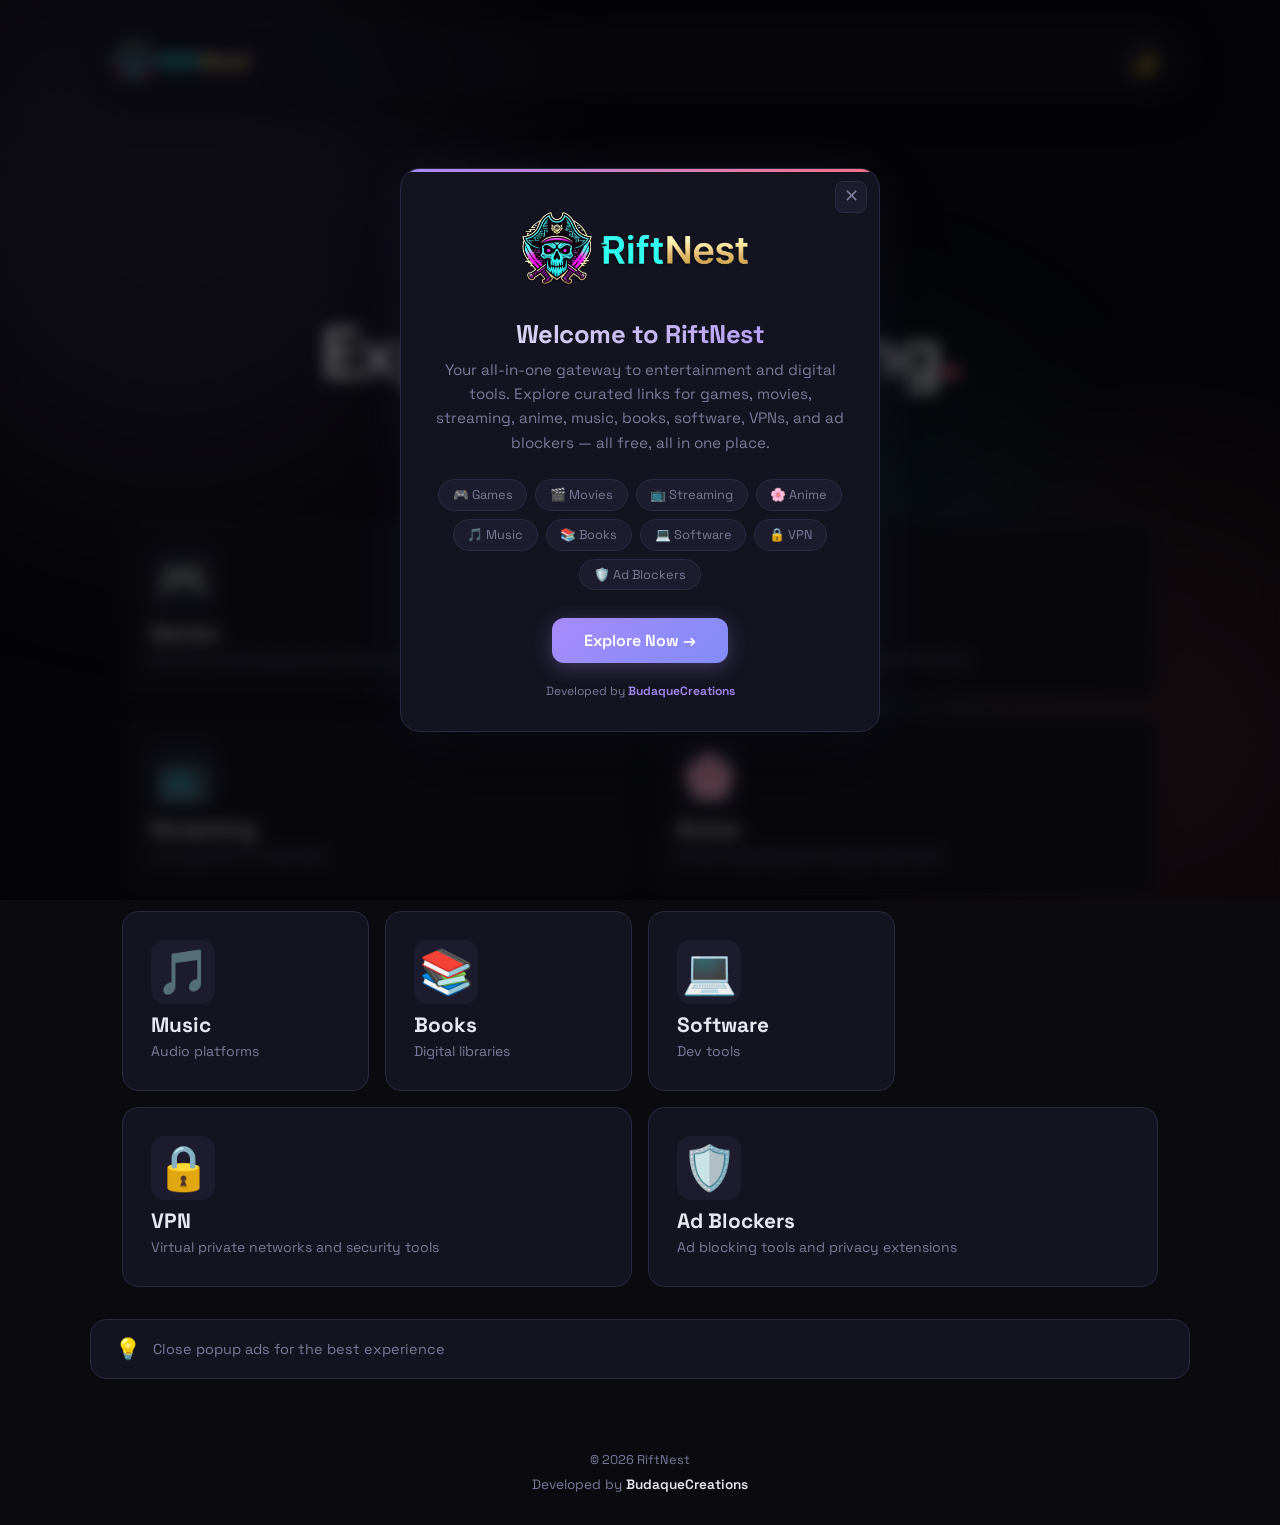
==== commit 61dc8590: "hey123151123123" ====
--- a/index.html
+++ b/index.html
@@ -2,17 +2,44 @@
 <html lang="en">
 
 <head>
+    <!-- Google tag (gtag.js) -->
+    <script async src="https://www.googletagmanager.com/gtag/js?id=G-46C8YSYDSQ"></script>
+    <script>
+        window.dataLayer = window.dataLayer || [];
+        function gtag() { dataLayer.push(arguments); }
+        gtag('js', new Date());
+        gtag('config', 'G-46C8YSYDSQ');
+    </script>
     <meta charset="UTF-8">
     <meta name="viewport" content="width=device-width, initial-scale=1.0">
-    <title>RiftNest — Your Gateway to Entertainment & Tools</title>
+    <title>RiftNest — Free Streaming, Games, Anime & Tools Hub | 2026</title>
     <meta name="description"
-        content="RiftNest — your one-stop hub for games, movies, streaming, software, books, music, anime, VPN, and ad blockers.">
+        content="RiftNest is your all-in-one hub for curated free streaming sites, games, anime, music, books, VPNs, and ad blockers. Explore safe, ad-free links in one place.">
+    <meta name="keywords"
+        content="free streaming sites, free movie sites, anime streaming, free games, VPN, ad blockers, entertainment hub">
+    <link rel="canonical" href="https://riftnest.vercel.app/">
+    <meta name="theme-color" content="#0a0a0f">
+
+    <!-- Open Graph -->
+    <meta property="og:type" content="website">
+    <meta property="og:title" content="RiftNest — Your Gateway to Free Entertainment & Tools">
+    <meta property="og:description"
+        content="Curated links for free streaming, games, anime, music, books, VPNs, and ad blockers — all in one clean hub.">
+    <meta property="og:url" content="https://riftnest.vercel.app/">
+    <meta property="og:image" content="https://riftnest.vercel.app/photos/Logo.png">
+    <meta property="og:site_name" content="RiftNest">
+
+    <!-- Twitter Card -->
+    <meta name="twitter:card" content="summary_large_image">
+    <meta name="twitter:title" content="RiftNest — Free Streaming, Games & Tools Hub">
+    <meta name="twitter:description" content="Your gateway to curated free entertainment and digital tools.">
+    <meta name="twitter:image" content="https://riftnest.vercel.app/photos/Logo.png">
 
     <!-- Favicon -->
-    <link rel="icon" href="/favicon.ico" sizes="any">
-    <link rel="icon" href="/images/favicon-16x16.png" sizes="16x16" type="image/png">
-    <link rel="icon" href="/images/favicon-32x32.png" sizes="32x32" type="image/png">
-    <link rel="apple-touch-icon" href="/images/apple-touch-icon.png">
+    <link rel="icon" href="photos/Star.png" type="image/png">
+
+    <!-- Preload critical assets -->
+    <link rel="preload" href="photos/Logo.png" as="image">
 
     <!-- Google Fonts -->
     <link rel="preconnect" href="https://fonts.googleapis.com">
@@ -21,6 +48,24 @@
         rel="stylesheet">
 
     <link rel="stylesheet" href="styles.css">
+
+    <!-- JSON-LD Schema -->
+    <script type="application/ld+json">
+    {
+        "@context": "https://schema.org",
+        "@type": "WebSite",
+        "name": "RiftNest",
+        "url": "https://riftnest.vercel.app/",
+        "description": "Your all-in-one hub for free entertainment and digital tools.",
+        "publisher": {
+            "@type": "Organization",
+            "name": "RiftNest",
+            "url": "https://riftnest.vercel.app/",
+            "logo": "https://riftnest.vercel.app/photos/Logo.png"
+        }
+    }
+    </script>
+
     <script>
         (function () {
             const t = localStorage.getItem('theme') || 'dark';
@@ -41,11 +86,11 @@
     <div class="welcome-overlay" id="welcome-popup">
         <div class="welcome-modal">
             <button class="welcome-close" id="welcome-close" aria-label="Close popup">✕</button>
-            <div class="welcome-icon">🌐</div>
+            <img src="photos/Logo.png" alt="RiftNest Logo" class="welcome-icon" />
             <h2 class="welcome-title">Welcome to RiftNest</h2>
             <p class="welcome-desc">
-                Your all-in-one gateway to entertainment and digital tools. 
-                Explore curated links for games, movies, streaming, anime, music, books, 
+                Your all-in-one gateway to entertainment and digital tools.
+                Explore curated links for games, movies, streaming, anime, music, books,
                 software, VPNs, and ad blockers — all free, all in one place.
             </p>
             <div class="welcome-features">
@@ -60,15 +105,15 @@
                 <span class="welcome-tag">🛡️ Ad Blockers</span>
             </div>
             <button class="welcome-btn" id="welcome-enter">Explore Now →</button>
-            <p class="welcome-dev">Developed by <a href="https://budaquecreations.vercel.app/" target="_blank" rel="noopener noreferrer">BudaqueCreations</a></p>
+            <p class="welcome-dev">Developed by <a href="https://budaquecreations.vercel.app/" target="_blank"
+                    rel="noopener noreferrer">BudaqueCreations</a></p>
         </div>
     </div>
 
     <!-- Top Navigation Bar -->
     <nav class="topbar">
         <a href="index.html" class="topbar-brand">
-
-            <span class="topbar-name">RiftNest</span>
+            <img src="photos/Logo.png" alt="RiftNest Logo" style="height: 32px; width: auto;" />
         </a>
         <div class="topbar-actions">
             <button class="theme-btn" id="theme-btn" onclick="toggleTheme()" aria-label="Toggle theme">
@@ -79,6 +124,8 @@
 
     <!-- Hero -->
     <section class="hero">
+        <img src="photos/Logo.png" alt="Hero Logo"
+            style="max-height: 120px; margin-bottom: 24px; display: block; margin-left: auto; margin-right: auto;" />
         <h1 class="hero-title">Explore Everything<span class="dot">.</span></h1>
         <p class="hero-desc">Games, movies, music, tools — all in one place. Pick a category and dive in.</p>
     </section>
--- a/styles.css
+++ b/styles.css
@@ -119,57 +119,97 @@
 /* ===== TOP NAV BAR ===== */
 .topbar {
     position: sticky;
-    top: 0;
-    z-index: 50;
+    top: 1.5rem;
+    z-index: 99;
     display: flex;
     align-items: center;
     justify-content: space-between;
-    padding: 1rem 2rem;
-    background: rgba(10, 10, 15, .7);
-    backdrop-filter: blur(20px);
-    border-bottom: 1px solid var(--border);
-    transition: background .4s;
+    margin: 0 auto 2rem auto;
+    max-width: 1100px;
+    width: calc(100% - 2rem);
+    padding: 0.75rem 1.5rem 0.75rem 1.25rem;
+    background: rgba(20, 20, 32, 0.6);
+    backdrop-filter: blur(24px) saturate(180%);
+    -webkit-backdrop-filter: blur(24px) saturate(180%);
+    border: 1px solid rgba(255, 255, 255, 0.08);
+    border-radius: 100px;
+    box-shadow: 0 10px 40px -10px rgba(0, 0, 0, 0.5);
+    transition: all 0.4s cubic-bezier(0.4, 0, 0.2, 1);
 }
 
 html[data-theme="light"] .topbar {
-    background: rgba(240, 240, 245, .7)
+    background: rgba(255, 255, 255, 0.65);
+    border-color: rgba(0, 0, 0, 0.05);
+    box-shadow: 0 10px 40px -10px rgba(0, 0, 0, 0.1);
+}
+
+.topbar:hover {
+    border-color: rgba(255, 255, 255, 0.15);
+    box-shadow: 0 15px 50px -10px rgba(0, 0, 0, 0.6);
+}
+
+html[data-theme="light"] .topbar:hover {
+    border-color: rgba(0, 0, 0, 0.1);
+    box-shadow: 0 15px 50px -10px rgba(0, 0, 0, 0.15);
 }
 
 .topbar-brand {
     display: flex;
     align-items: center;
-    gap: .75rem
+    gap: 0.5rem;
+    text-decoration: none;
+    color: var(--text);
+    transition: transform 0.3s cubic-bezier(0.4, 0, 0.2, 1);
+}
+
+.topbar-brand:hover {
+    transform: scale(1.05);
+}
+
+.topbar-brand img {
+    height: 48px !important;
+    width: auto;
+    transition: all 0.3s ease;
 }
 
 .topbar-logo {
     height: 36px;
     width: auto;
-    border-radius: 8px
-}
-
-.topbar-name {
-    font-weight: 700;
-    font-size: 1.1rem;
-    letter-spacing: -.02em
-}
+    border-radius: 8px;
+}
+
+
 
 .theme-btn {
-    width: 42px;
-    height: 42px;
-    border-radius: 12px;
-    border: 1px solid var(--border);
-    background: var(--surface);
+    width: 44px;
+    height: 44px;
+    border-radius: 50%;
+    border: 1px solid rgba(255, 255, 255, 0.1);
+    background: rgba(255, 255, 255, 0.05);
     cursor: pointer;
     font-size: 1.2rem;
     display: grid;
     place-items: center;
-    transition: all .25s ease;
+    transition: all 0.3s cubic-bezier(0.4, 0, 0.2, 1);
+    color: var(--text);
+}
+
+html[data-theme="light"] .theme-btn {
+    border-color: rgba(0, 0, 0, 0.08);
+    background: rgba(0, 0, 0, 0.04);
 }
 
 .theme-btn:hover {
-    border-color: var(--violet);
-    transform: scale(1.1) rotate(15deg);
-    box-shadow: 0 0 20px rgba(167, 139, 250, .25);
+    border-color: rgba(255, 255, 255, 0.2);
+    background: rgba(255, 255, 255, 0.1);
+    transform: rotate(15deg) scale(1.1);
+    box-shadow: 0 0 20px rgba(255, 255, 255, 0.1);
+}
+
+html[data-theme="light"] .theme-btn:hover {
+    border-color: rgba(0, 0, 0, 0.15);
+    background: rgba(0, 0, 0, 0.08);
+    box-shadow: 0 0 20px rgba(0, 0, 0, 0.05);
 }
 
 /* ===== HERO ===== */
@@ -677,7 +717,7 @@
     text-decoration: none;
     color: inherit;
     position: relative;
-    overflow: hidden;
+    overflow: visible;
     transition: all .3s cubic-bezier(.4, 0, .2, 1);
 }
 
@@ -691,12 +731,15 @@
     background: var(--accent-color);
     opacity: 0;
     transition: opacity .3s;
+    border-top-left-radius: 14px;
+    border-bottom-left-radius: 14px;
 }
 
 .link-card:hover {
     transform: translateY(-4px);
     border-color: var(--accent-color);
     box-shadow: 0 12px 40px -10px var(--glow);
+    z-index: 100;
 }
 
 .link-card:hover::before {
@@ -718,6 +761,29 @@
     font-size: .8rem;
     color: var(--text-dim);
     line-height: 1.3;
+}
+
+/* Photo Preview Popup */
+.photo-preview {
+    position: absolute;
+    width: 360px;
+    height: auto;
+    max-height: 280px;
+    object-fit: contain;
+    background: var(--surface);
+    border-radius: 12px;
+    box-shadow: 0 15px 40px rgba(0, 0, 0, 0.6), 0 0 0 1px var(--border);
+    opacity: 0;
+    visibility: hidden;
+    transform: translateX(-50%) translateY(10px) scale(0.95);
+    transition: left 0.15s ease-out, top 0.15s ease-out, opacity 0.3s ease, visibility 0.3s ease, transform 0.3s cubic-bezier(0.4, 0, 0.2, 1);
+    z-index: 1000;
+    pointer-events: none;
+}
+
+.link-card:hover .photo-preview {
+    opacity: 1;
+    visibility: visible;
 }
 
 /* Stagger link cards */
@@ -823,21 +889,39 @@
 }
 
 @keyframes gradientShift {
-    0%, 100% { background-position: 0% 50%; }
-    50% { background-position: 100% 50%; }
+
+    0%,
+    100% {
+        background-position: 0% 50%;
+    }
+
+    50% {
+        background-position: 100% 50%;
+    }
 }
 
 .welcome-icon {
-    font-size: 3rem;
-    margin-bottom: 1rem;
+    height: 80px;
+    width: auto;
+    margin-bottom: 1.5rem;
     display: inline-block;
     animation: popBounce .6s ease .3s both;
 }
 
 @keyframes popBounce {
-    0% { transform: scale(0); opacity: 0; }
-    60% { transform: scale(1.2); }
-    100% { transform: scale(1); opacity: 1; }
+    0% {
+        transform: scale(0);
+        opacity: 0;
+    }
+
+    60% {
+        transform: scale(1.2);
+    }
+
+    100% {
+        transform: scale(1);
+        opacity: 1;
+    }
 }
 
 .welcome-title {
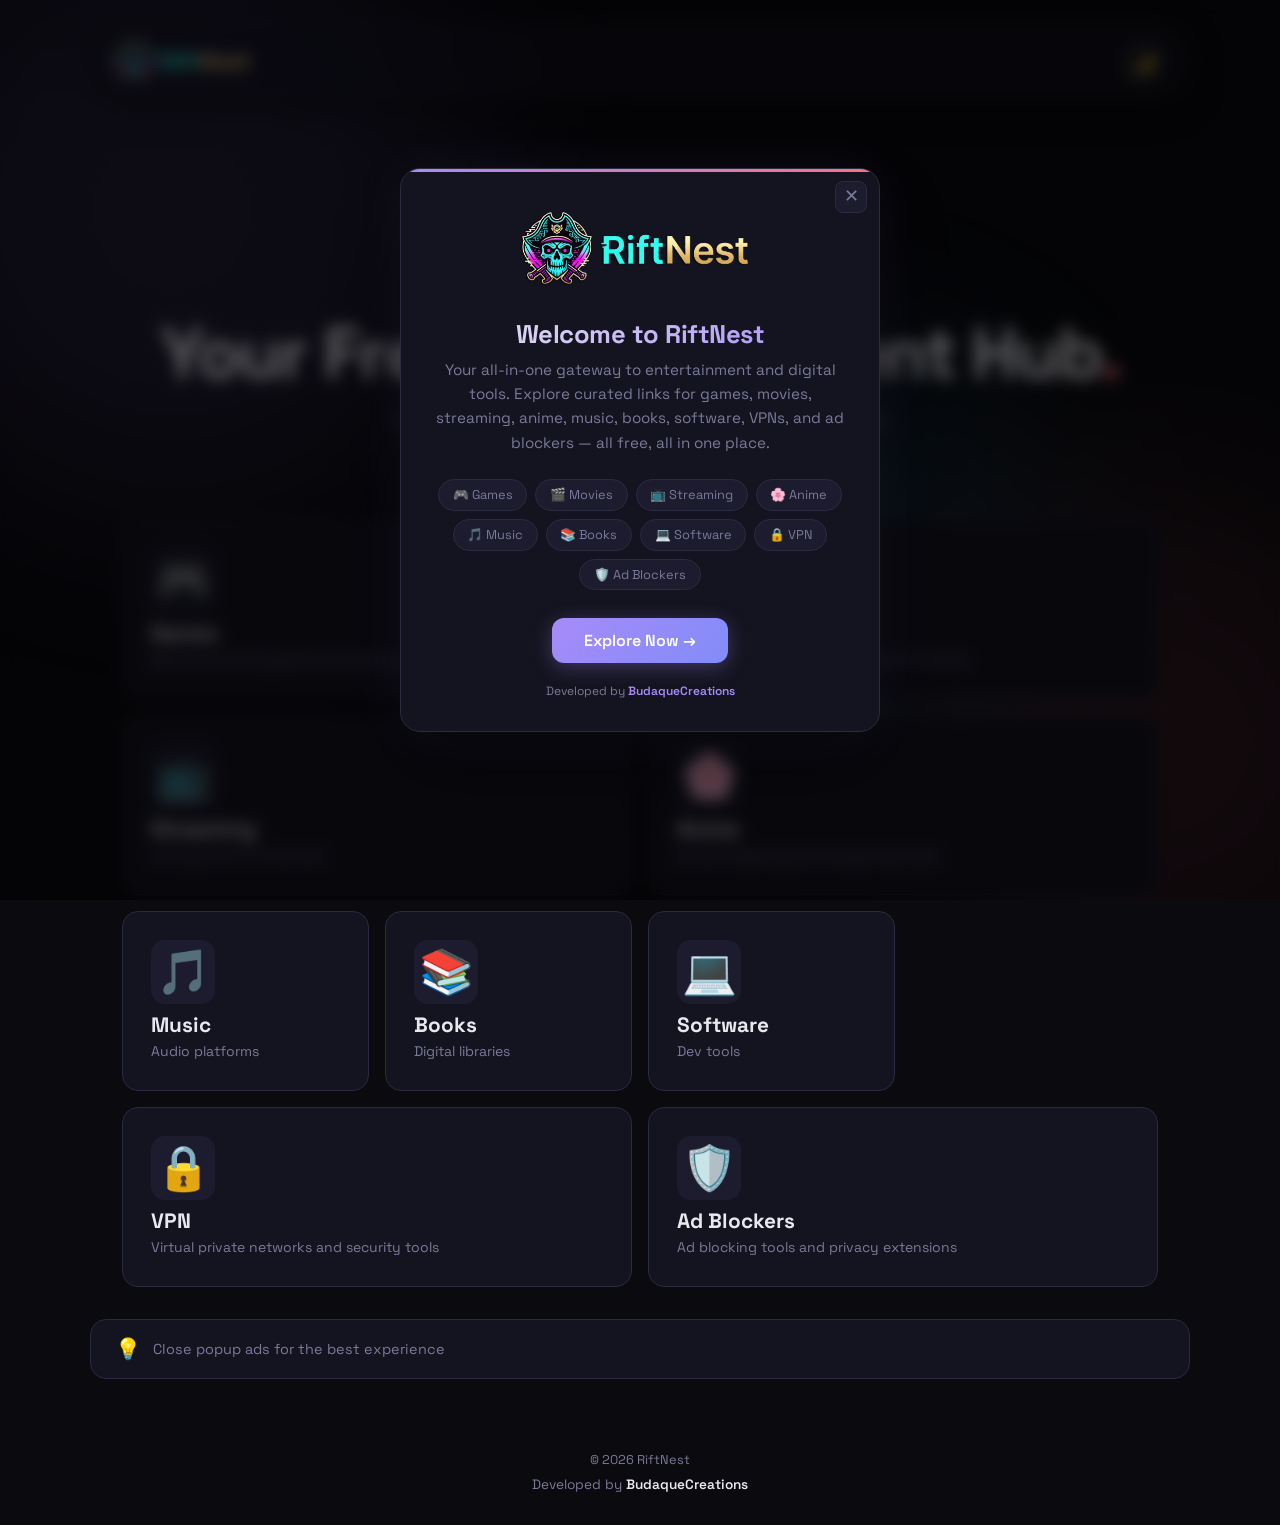
==== commit 258adc75: "pushghhhhh" ====
--- a/index.html
+++ b/index.html
@@ -19,6 +19,7 @@
         content="free streaming sites, free movie sites, anime streaming, free games, VPN, ad blockers, entertainment hub">
     <link rel="canonical" href="https://riftnest.vercel.app/">
     <meta name="theme-color" content="#0a0a0f">
+    <meta name="robots" content="index, follow, max-image-preview:large, max-snippet:-1, max-video-preview:-1">
 
     <!-- Open Graph -->
     <meta property="og:type" content="website">
@@ -49,7 +50,7 @@
 
     <link rel="stylesheet" href="styles.css">
 
-    <!-- JSON-LD Schema -->
+    <!-- JSON-LD Schema: WebSite -->
     <script type="application/ld+json">
     {
         "@context": "https://schema.org",
@@ -62,6 +63,30 @@
             "name": "RiftNest",
             "url": "https://riftnest.vercel.app/",
             "logo": "https://riftnest.vercel.app/photos/Logo.png"
+        }
+    }
+    </script>
+    <!-- JSON-LD Schema: ItemList (Categories) -->
+    <script type="application/ld+json">
+    {
+        "@context": "https://schema.org",
+        "@type": "CollectionPage",
+        "name": "RiftNest — Free Entertainment & Tools Hub",
+        "description": "Curated directory of free streaming, gaming, anime, music, book, software, VPN, and ad blocker resources.",
+        "url": "https://riftnest.vercel.app/",
+        "mainEntity": {
+            "@type": "ItemList",
+            "itemListElement": [
+                {"@type": "ListItem", "position": 1, "name": "Free Game Downloads & ROMs", "url": "https://riftnest.vercel.app/games.html"},
+                {"@type": "ListItem", "position": 2, "name": "Free Movie Streaming Sites", "url": "https://riftnest.vercel.app/movies.html"},
+                {"@type": "ListItem", "position": 3, "name": "Free Live TV & Sports Streaming", "url": "https://riftnest.vercel.app/streaming.html"},
+                {"@type": "ListItem", "position": 4, "name": "Free Anime Streaming Sites", "url": "https://riftnest.vercel.app/anime.html"},
+                {"@type": "ListItem", "position": 5, "name": "Free Music Platforms & Downloaders", "url": "https://riftnest.vercel.app/music.html"},
+                {"@type": "ListItem", "position": 6, "name": "Free eBook & Audiobook Sites", "url": "https://riftnest.vercel.app/books.html"},
+                {"@type": "ListItem", "position": 7, "name": "Free Software & Dev Tools", "url": "https://riftnest.vercel.app/software.html"},
+                {"@type": "ListItem", "position": 8, "name": "Best VPN Services", "url": "https://riftnest.vercel.app/vpn.html"},
+                {"@type": "ListItem", "position": 9, "name": "Best Ad Blockers & Privacy Tools", "url": "https://riftnest.vercel.app/adblockers.html"}
+            ]
         }
     }
     </script>
@@ -124,10 +149,11 @@
 
     <!-- Hero -->
     <section class="hero">
-        <img src="photos/Logo.png" alt="Hero Logo"
+        <img src="photos/Logo.png" alt="RiftNest — free entertainment and tools hub"
             style="max-height: 120px; margin-bottom: 24px; display: block; margin-left: auto; margin-right: auto;" />
-        <h1 class="hero-title">Explore Everything<span class="dot">.</span></h1>
-        <p class="hero-desc">Games, movies, music, tools — all in one place. Pick a category and dive in.</p>
+        <h1 class="hero-title">Your Free Entertainment Hub<span class="dot">.</span></h1>
+        <p class="hero-desc">Free streaming, games, anime, music, books, VPNs & ad blockers — curated and updated for
+            2026.</p>
     </section>
 
     <!-- Bento Grid -->
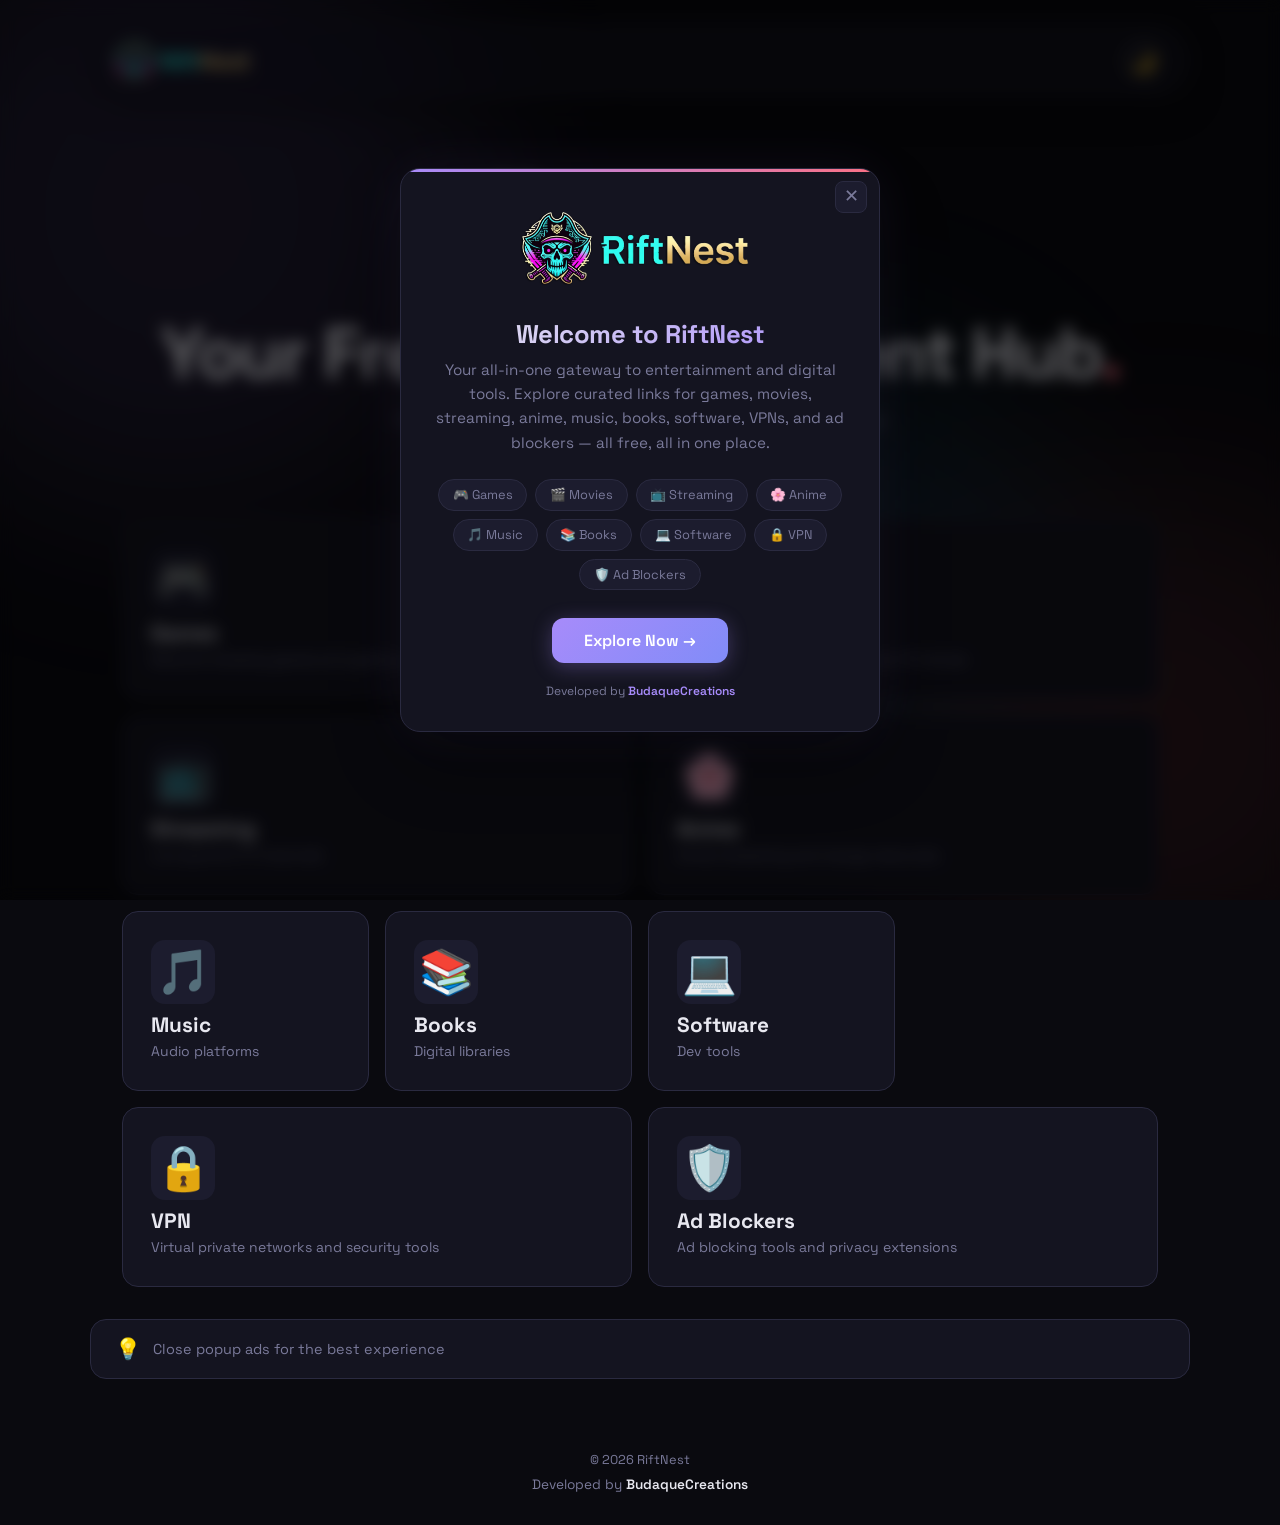
==== commit f32c356d: "31231212524" ====
--- a/index.html
+++ b/index.html
@@ -17,7 +17,7 @@
         content="RiftNest is your all-in-one hub for curated free streaming sites, games, anime, music, books, VPNs, and ad blockers. Explore safe, ad-free links in one place.">
     <meta name="keywords"
         content="free streaming sites, free movie sites, anime streaming, free games, VPN, ad blockers, entertainment hub">
-    <link rel="canonical" href="https://riftnest.vercel.app/">
+    <link rel="canonical" href="https://www.riftnest.giize.com/">
     <meta name="theme-color" content="#0a0a0f">
     <meta name="robots" content="index, follow, max-image-preview:large, max-snippet:-1, max-video-preview:-1">
 
@@ -26,15 +26,15 @@
     <meta property="og:title" content="RiftNest — Your Gateway to Free Entertainment & Tools">
     <meta property="og:description"
         content="Curated links for free streaming, games, anime, music, books, VPNs, and ad blockers — all in one clean hub.">
-    <meta property="og:url" content="https://riftnest.vercel.app/">
-    <meta property="og:image" content="https://riftnest.vercel.app/photos/Logo.png">
+    <meta property="og:url" content="https://www.riftnest.giize.com/">
+    <meta property="og:image" content="https://www.riftnest.giize.com/photos/Logo.png">
     <meta property="og:site_name" content="RiftNest">
 
     <!-- Twitter Card -->
     <meta name="twitter:card" content="summary_large_image">
     <meta name="twitter:title" content="RiftNest — Free Streaming, Games & Tools Hub">
     <meta name="twitter:description" content="Your gateway to curated free entertainment and digital tools.">
-    <meta name="twitter:image" content="https://riftnest.vercel.app/photos/Logo.png">
+    <meta name="twitter:image" content="https://www.riftnest.giize.com/photos/Logo.png">
 
     <!-- Favicon -->
     <link rel="icon" href="photos/Star.png" type="image/png">
@@ -56,13 +56,13 @@
         "@context": "https://schema.org",
         "@type": "WebSite",
         "name": "RiftNest",
-        "url": "https://riftnest.vercel.app/",
+        "url": "https://www.riftnest.giize.com/",
         "description": "Your all-in-one hub for free entertainment and digital tools.",
         "publisher": {
             "@type": "Organization",
             "name": "RiftNest",
-            "url": "https://riftnest.vercel.app/",
-            "logo": "https://riftnest.vercel.app/photos/Logo.png"
+            "url": "https://www.riftnest.giize.com/",
+            "logo": "https://www.riftnest.giize.com/photos/Logo.png"
         }
     }
     </script>
@@ -73,19 +73,19 @@
         "@type": "CollectionPage",
         "name": "RiftNest — Free Entertainment & Tools Hub",
         "description": "Curated directory of free streaming, gaming, anime, music, book, software, VPN, and ad blocker resources.",
-        "url": "https://riftnest.vercel.app/",
+        "url": "https://www.riftnest.giize.com/",
         "mainEntity": {
             "@type": "ItemList",
             "itemListElement": [
-                {"@type": "ListItem", "position": 1, "name": "Free Game Downloads & ROMs", "url": "https://riftnest.vercel.app/games.html"},
-                {"@type": "ListItem", "position": 2, "name": "Free Movie Streaming Sites", "url": "https://riftnest.vercel.app/movies.html"},
-                {"@type": "ListItem", "position": 3, "name": "Free Live TV & Sports Streaming", "url": "https://riftnest.vercel.app/streaming.html"},
-                {"@type": "ListItem", "position": 4, "name": "Free Anime Streaming Sites", "url": "https://riftnest.vercel.app/anime.html"},
-                {"@type": "ListItem", "position": 5, "name": "Free Music Platforms & Downloaders", "url": "https://riftnest.vercel.app/music.html"},
-                {"@type": "ListItem", "position": 6, "name": "Free eBook & Audiobook Sites", "url": "https://riftnest.vercel.app/books.html"},
-                {"@type": "ListItem", "position": 7, "name": "Free Software & Dev Tools", "url": "https://riftnest.vercel.app/software.html"},
-                {"@type": "ListItem", "position": 8, "name": "Best VPN Services", "url": "https://riftnest.vercel.app/vpn.html"},
-                {"@type": "ListItem", "position": 9, "name": "Best Ad Blockers & Privacy Tools", "url": "https://riftnest.vercel.app/adblockers.html"}
+                {"@type": "ListItem", "position": 1, "name": "Free Game Downloads & ROMs", "url": "https://www.riftnest.giize.com/games.html"},
+                {"@type": "ListItem", "position": 2, "name": "Free Movie Streaming Sites", "url": "https://www.riftnest.giize.com/movies.html"},
+                {"@type": "ListItem", "position": 3, "name": "Free Live TV & Sports Streaming", "url": "https://www.riftnest.giize.com/streaming.html"},
+                {"@type": "ListItem", "position": 4, "name": "Free Anime Streaming Sites", "url": "https://www.riftnest.giize.com/anime.html"},
+                {"@type": "ListItem", "position": 5, "name": "Free Music Platforms & Downloaders", "url": "https://www.riftnest.giize.com/music.html"},
+                {"@type": "ListItem", "position": 6, "name": "Free eBook & Audiobook Sites", "url": "https://www.riftnest.giize.com/books.html"},
+                {"@type": "ListItem", "position": 7, "name": "Free Software & Dev Tools", "url": "https://www.riftnest.giize.com/software.html"},
+                {"@type": "ListItem", "position": 8, "name": "Best VPN Services", "url": "https://www.riftnest.giize.com/vpn.html"},
+                {"@type": "ListItem", "position": 9, "name": "Best Ad Blockers & Privacy Tools", "url": "https://www.riftnest.giize.com/adblockers.html"}
             ]
         }
     }
